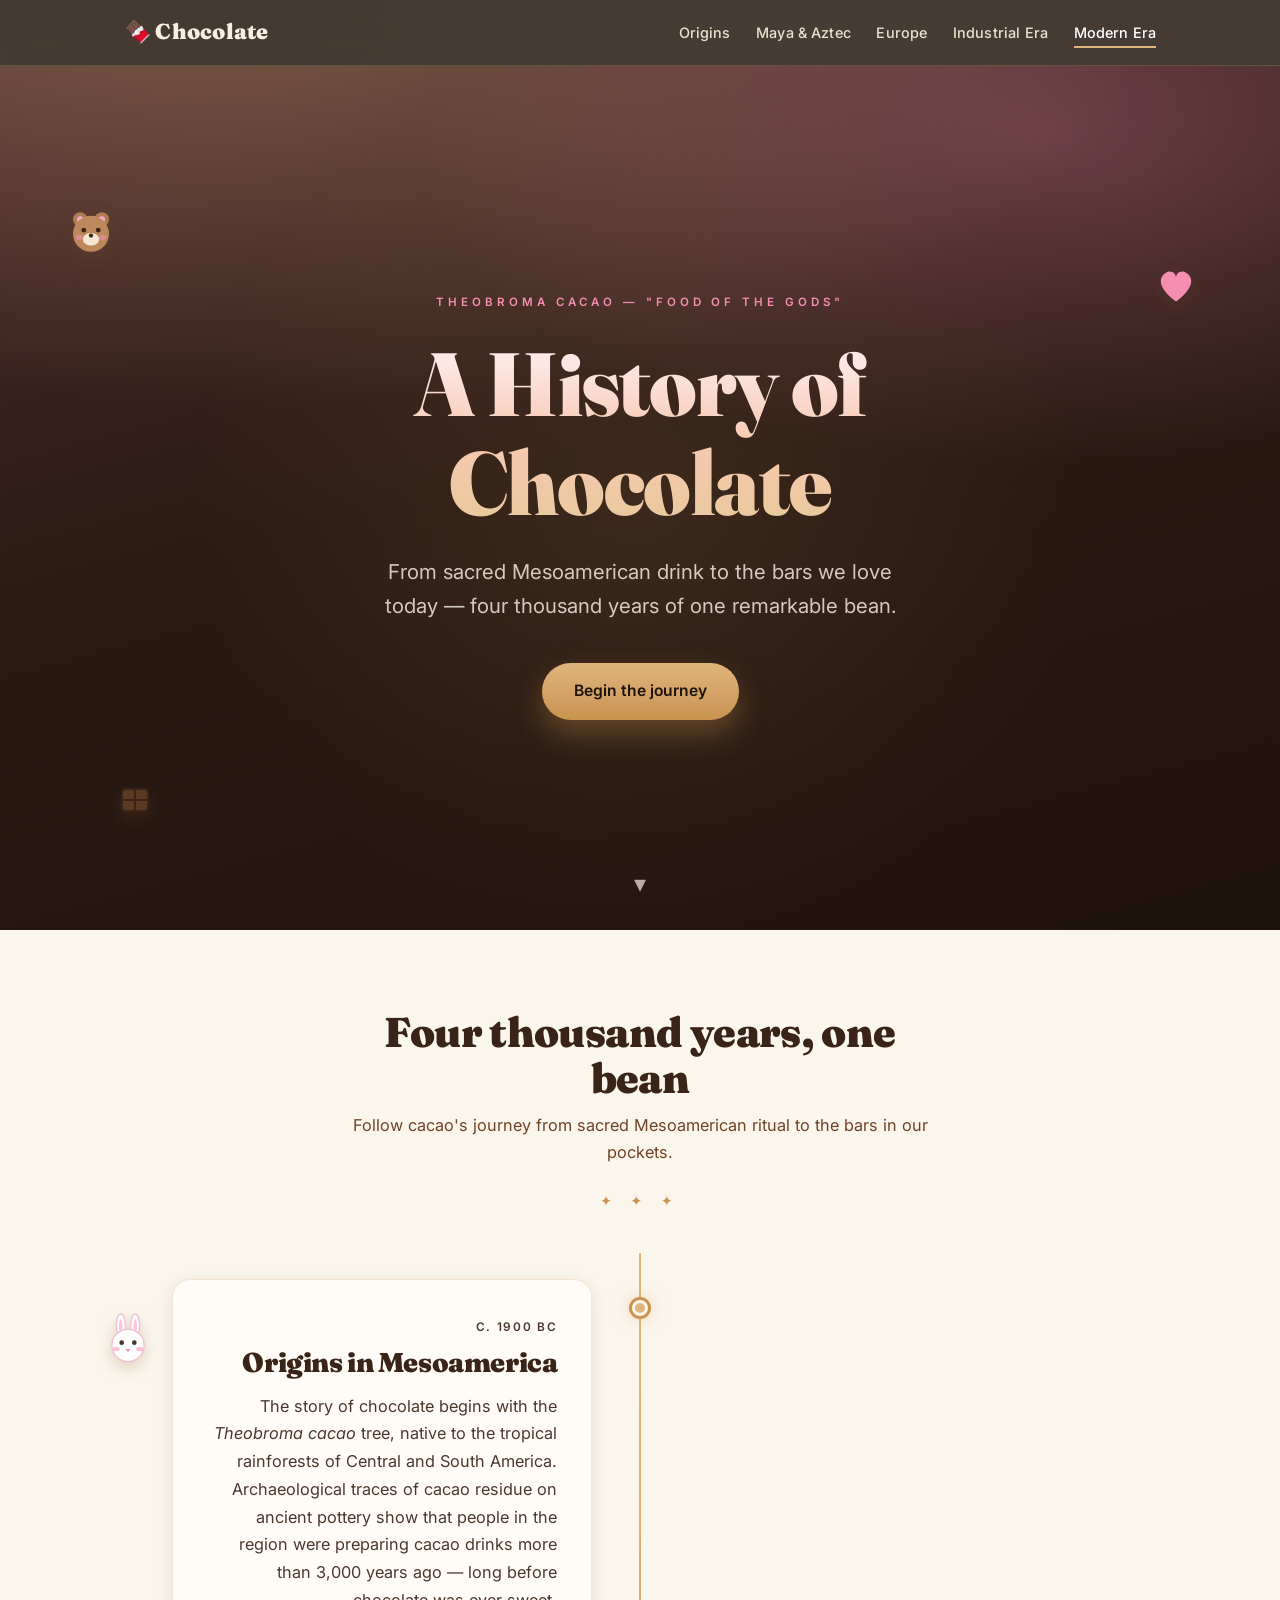
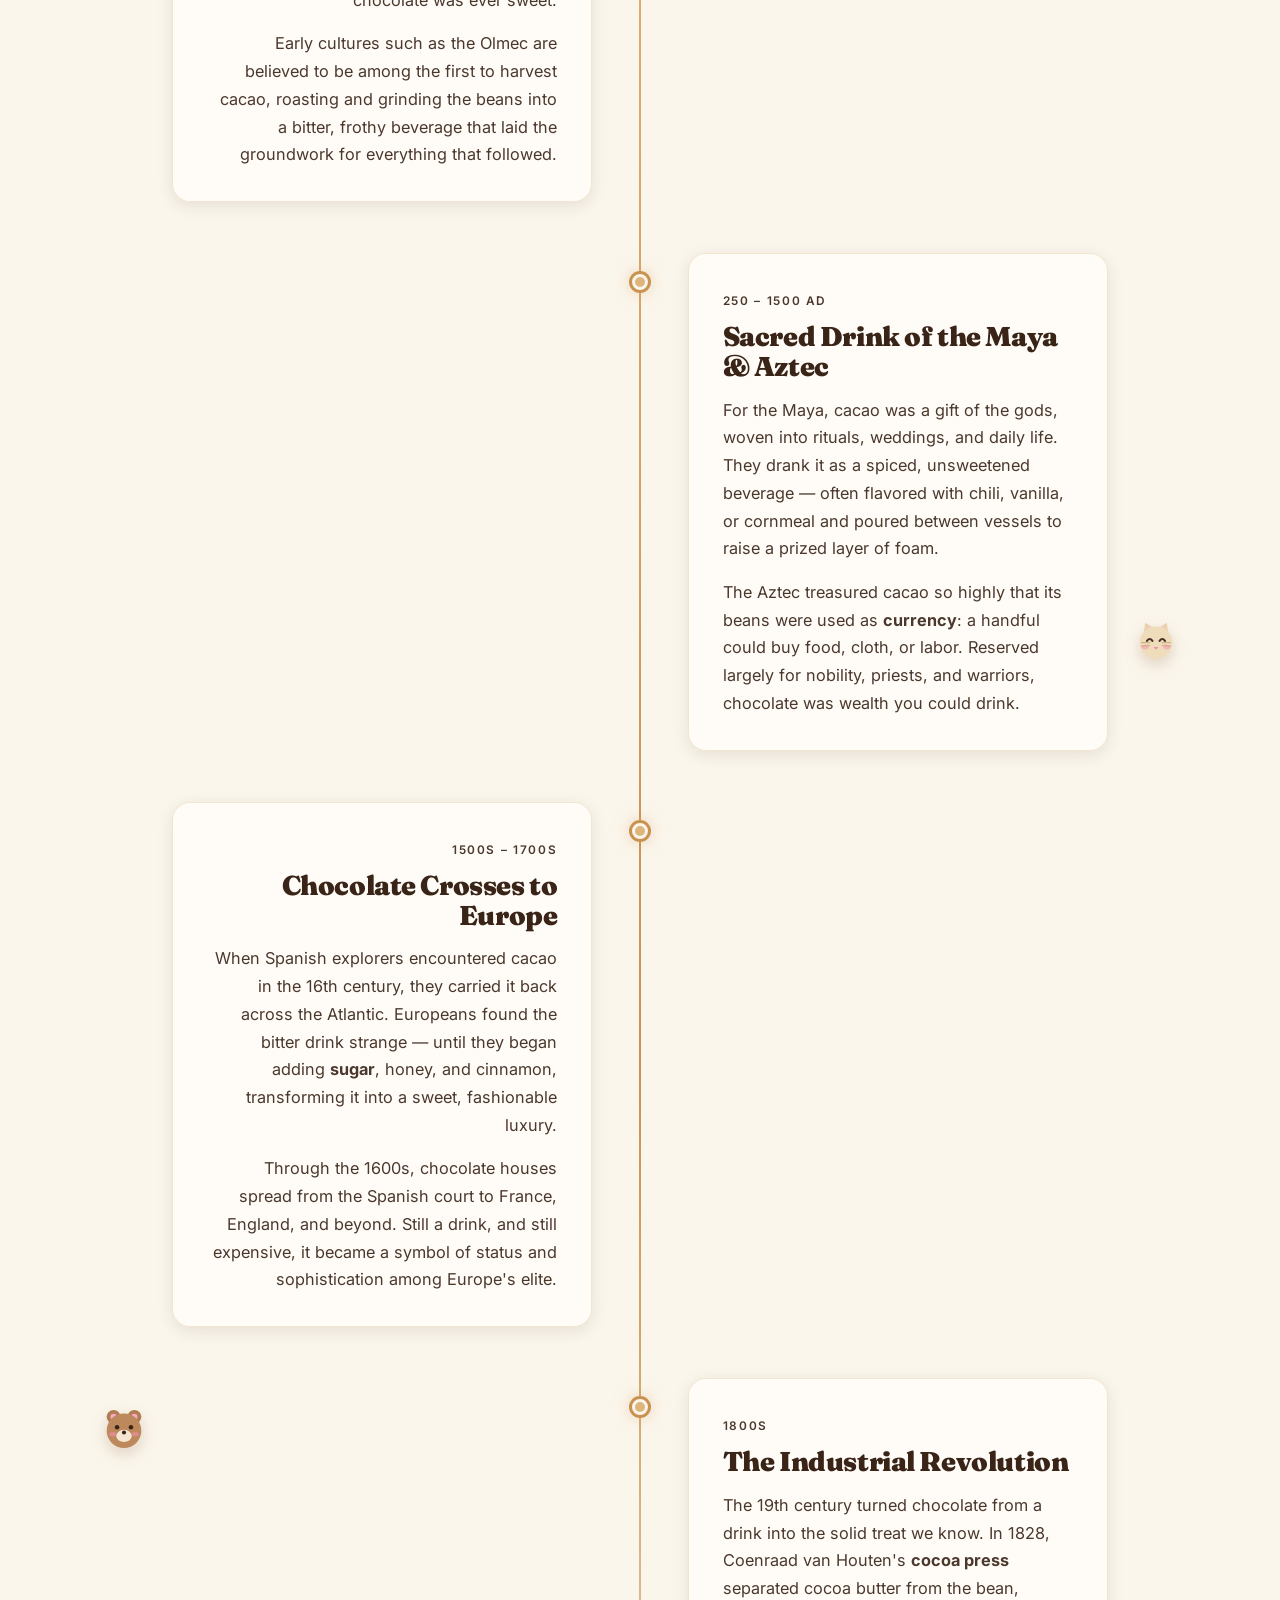
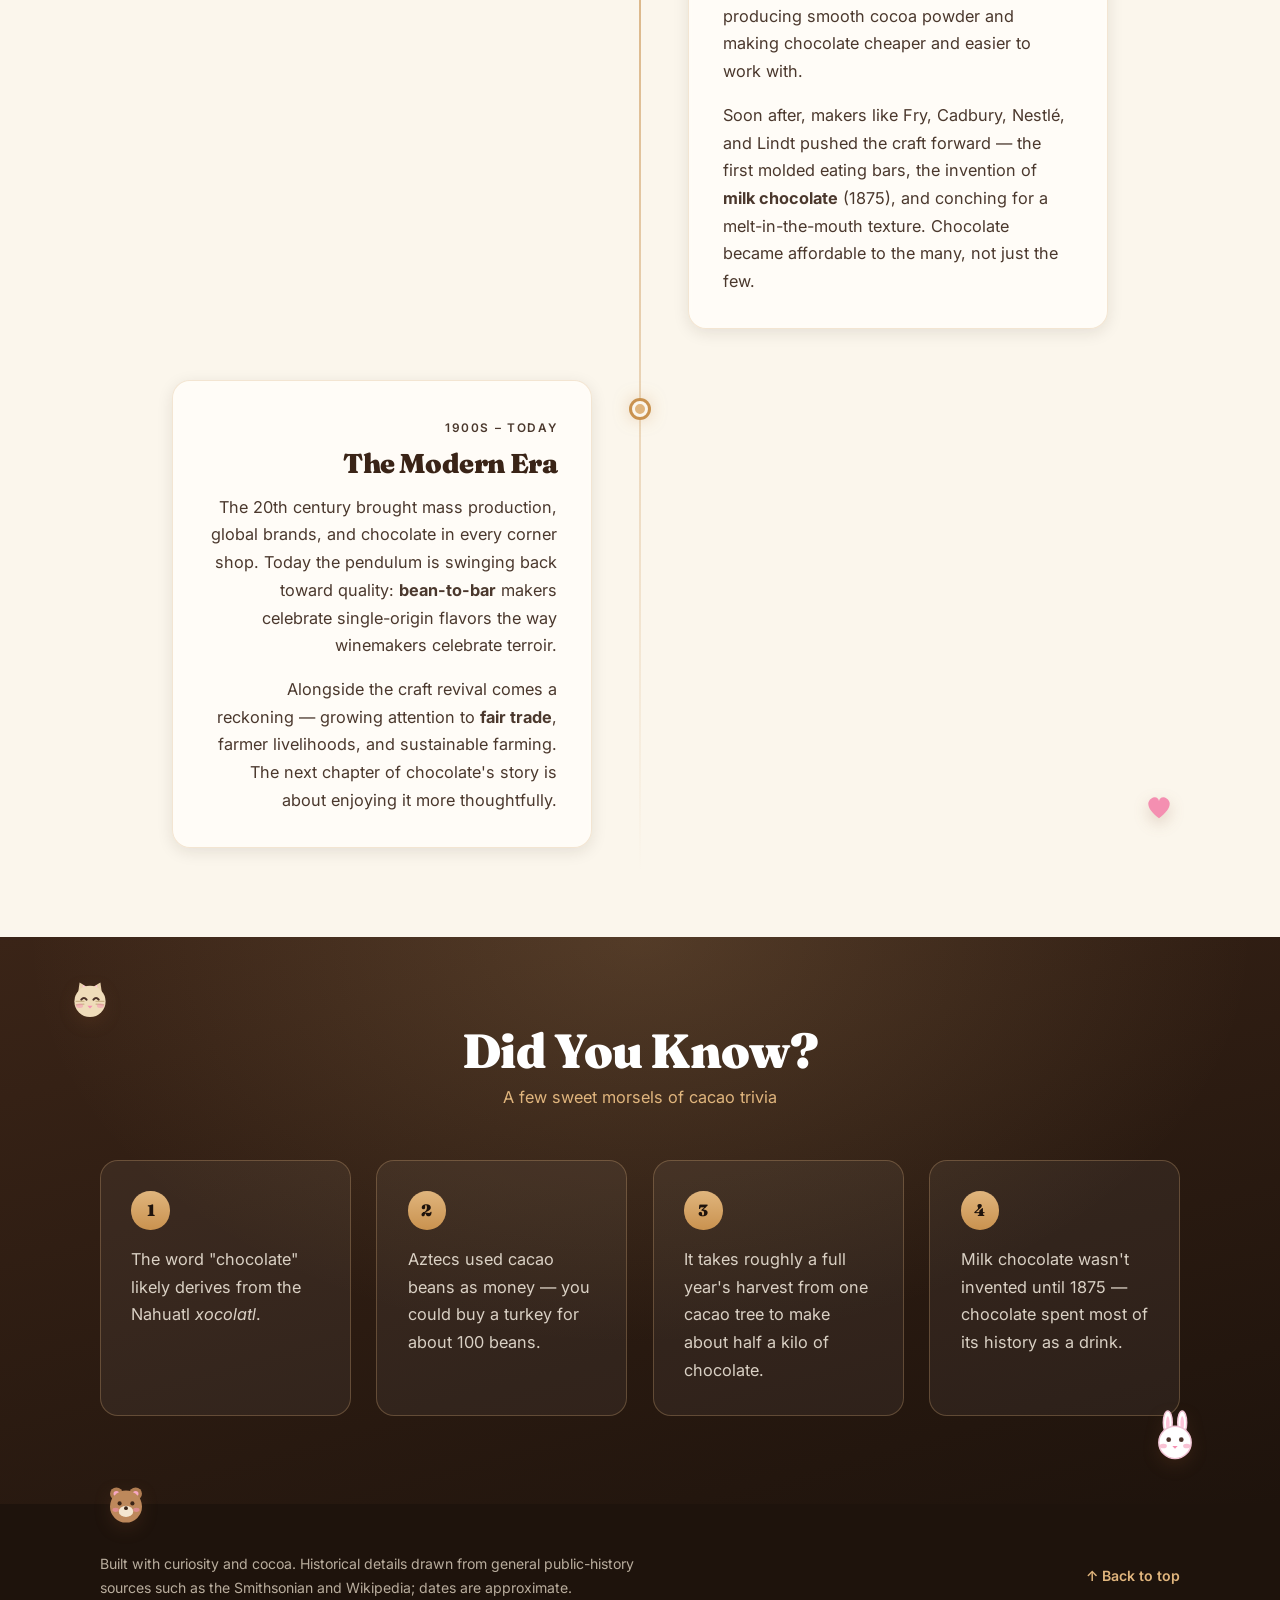
==== index.html @ 0e9b9728 "Add History of Chocolate single-page site Editorial cocoa design with pink accents, animated timelin" ====
<!DOCTYPE html>
<html lang="en">
<head>
  <meta charset="UTF-8" />
  <meta name="viewport" content="width=device-width, initial-scale=1.0" />
  <meta name="description" content="A journey through the history of chocolate — from the ancient cacao groves of Mesoamerica to the craft bars of today." />
  <title>A History of Chocolate</title>
  <link rel="preconnect" href="https://fonts.googleapis.com" />
  <link rel="preconnect" href="https://fonts.gstatic.com" crossorigin />
  <link href="https://fonts.googleapis.com/css2?family=Fraunces:ital,opsz,wght@0,9..144,400;0,9..144,600;0,9..144,900;1,9..144,500&family=Inter:wght@400;500;600&display=swap" rel="stylesheet" />
  <link rel="stylesheet" href="css/style.css" />
</head>
<body>
  <!-- Skip link for keyboard users -->
  <a class="skip-link" href="#origins">Skip to content</a>

  <!-- Reusable cute critter sprites (hidden; referenced via <use>) -->
  <svg class="sprite" aria-hidden="true" width="0" height="0" focusable="false">
    <symbol id="c-bear" viewBox="0 0 60 60">
      <circle cx="18" cy="16" r="8" fill="#b07d52"/><circle cx="42" cy="16" r="8" fill="#b07d52"/>
      <circle cx="18" cy="16" r="3.6" fill="#f7a8c4"/><circle cx="42" cy="16" r="3.6" fill="#f7a8c4"/>
      <circle cx="30" cy="32" r="20" fill="#bd885b"/>
      <ellipse cx="30" cy="38" rx="9" ry="7" fill="#f4e6d0"/>
      <circle cx="30" cy="34" r="2.4" fill="#3a2417"/>
      <circle cx="22" cy="28" r="2.6" fill="#3a2417"/><circle cx="38" cy="28" r="2.6" fill="#3a2417"/>
      <ellipse cx="17" cy="36" rx="4" ry="2.6" fill="#f48fb1" opacity=".6"/>
      <ellipse cx="43" cy="36" rx="4" ry="2.6" fill="#f48fb1" opacity=".6"/>
    </symbol>
    <symbol id="c-bunny" viewBox="0 0 60 60">
      <ellipse cx="22" cy="14" rx="5" ry="13" fill="#fff" stroke="#f0c3d4" stroke-width="1.6"/>
      <ellipse cx="38" cy="14" rx="5" ry="13" fill="#fff" stroke="#f0c3d4" stroke-width="1.6"/>
      <ellipse cx="22" cy="15" rx="2" ry="8" fill="#ffc4da"/><ellipse cx="38" cy="15" rx="2" ry="8" fill="#ffc4da"/>
      <circle cx="30" cy="36" r="18" fill="#fff" stroke="#f0c3d4" stroke-width="1.6"/>
      <circle cx="23" cy="33" r="2.6" fill="#4a3128"/><circle cx="37" cy="33" r="2.6" fill="#4a3128"/>
      <path d="M27 40h6l-3 3z" fill="#f48fb1"/>
      <ellipse cx="17" cy="40" rx="4" ry="2.6" fill="#f48fb1" opacity=".55"/>
      <ellipse cx="43" cy="40" rx="4" ry="2.6" fill="#f48fb1" opacity=".55"/>
    </symbol>
    <symbol id="c-cat" viewBox="0 0 60 60">
      <path d="M16 26l2-14 13 8z" fill="#e9d2ac"/><path d="M44 26l-2-14-13 8z" fill="#e9d2ac"/>
      <path d="M21 22l1-7 6 4z" fill="#ffc4da"/><path d="M39 22l-1-7-6 4z" fill="#ffc4da"/>
      <circle cx="30" cy="34" r="18" fill="#efdcba"/>
      <path d="M20 32q3-4 6 0" stroke="#4a3128" stroke-width="2.4" fill="none" stroke-linecap="round"/>
      <path d="M34 32q3-4 6 0" stroke="#4a3128" stroke-width="2.4" fill="none" stroke-linecap="round"/>
      <path d="M27 39h6l-3 3z" fill="#f48fb1"/>
      <path d="M14 34h9M14 38l9-1M46 34h-9M46 38l-9-1" stroke="#cbb488" stroke-width="1.4" stroke-linecap="round"/>
      <ellipse cx="18" cy="39" rx="4" ry="2.6" fill="#f48fb1" opacity=".5"/>
      <ellipse cx="42" cy="39" rx="4" ry="2.6" fill="#f48fb1" opacity=".5"/>
    </symbol>
    <symbol id="c-choco" viewBox="0 0 40 40">
      <rect x="7" y="9" width="26" height="22" rx="4" fill="#5a3a22" stroke="#3a2417" stroke-width="2"/>
      <line x1="20" y1="9" x2="20" y2="31" stroke="#3a2417" stroke-width="2"/>
      <line x1="7" y1="20" x2="33" y2="20" stroke="#3a2417" stroke-width="2"/>
    </symbol>
    <symbol id="c-heart" viewBox="0 0 40 40">
      <path d="M20 33C8 24 6 16 12 12c4-3 8 0 8 3 0-3 4-6 8-3 6 4 4 12-8 21z" fill="#f48fb1"/>
    </symbol>
  </svg>

  <!-- Sticky navigation -->
  <header class="site-header">
    <nav class="nav" aria-label="Primary">
      <a class="nav__brand" href="#top">🍫 Chocolate</a>
      <button class="nav__toggle" aria-expanded="false" aria-controls="nav-menu" aria-label="Toggle menu">
        <span></span><span></span><span></span>
      </button>
      <ul class="nav__menu" id="nav-menu">
        <li><a href="#origins">Origins</a></li>
        <li><a href="#mesoamerica">Maya &amp; Aztec</a></li>
        <li><a href="#europe">Europe</a></li>
        <li><a href="#industrial">Industrial Era</a></li>
        <li><a href="#modern">Modern Era</a></li>
      </ul>
    </nav>
  </header>

  <!-- Hero -->
  <section class="hero" id="top">
    <svg class="critter critter--float" style="top:16%;left:5%" aria-hidden="true"><use href="#c-bear"/></svg>
    <svg class="critter critter--float" style="top:22%;right:6%;animation-delay:.8s" aria-hidden="true"><use href="#c-heart"/></svg>
    <svg class="critter critter--float" style="bottom:12%;left:9%;width:40px;animation-delay:1.4s" aria-hidden="true"><use href="#c-choco"/></svg>
    <div class="hero__inner">
      <p class="hero__eyebrow">Theobroma cacao &mdash; "food of the gods"</p>
      <h1 class="hero__title">A History of Chocolate</h1>
      <p class="hero__subtitle">
        From sacred Mesoamerican drink to the bars we love today &mdash;
        four thousand years of one remarkable bean.
      </p>
      <a class="hero__cta" href="#origins">Begin the journey</a>
    </div>
    <a class="hero__scroll" href="#origins" aria-label="Scroll down">▾</a>
  </section>

  <main>
    <div class="timeline-intro reveal">
      <h2>Four thousand years, one bean</h2>
      <p>Follow cacao's journey from sacred Mesoamerican ritual to the bars in our pockets.</p>
      <span class="ornament" aria-hidden="true">✦ ✦ ✦</span>
    </div>

    <ol class="timeline">
      <!-- scattered critters along the timeline edges -->
      <svg class="critter critter--float" style="top:60px;left:0;width:56px" aria-hidden="true"><use href="#c-bunny"/></svg>
      <svg class="critter critter--float" style="top:34%;right:-4px;width:56px;animation-delay:1s" aria-hidden="true"><use href="#c-cat"/></svg>
      <svg class="critter critter--float" style="top:62%;left:-2px;width:52px;animation-delay:.5s" aria-hidden="true"><use href="#c-bear"/></svg>
      <svg class="critter critter--float" style="bottom:40px;right:2px;width:38px;animation-delay:1.6s" aria-hidden="true"><use href="#c-heart"/></svg>

      <!-- Origins -->
      <li class="era reveal" id="origins">
        <div class="era__marker" aria-hidden="true"></div>
        <div class="era__card">
          <p class="era__date">c. 1900 BC</p>
          <h2 class="era__title">Origins in Mesoamerica</h2>
          <p>
            The story of chocolate begins with the <em>Theobroma cacao</em> tree,
            native to the tropical rainforests of Central and South America.
            Archaeological traces of cacao residue on ancient pottery show that
            people in the region were preparing cacao drinks more than 3,000 years
            ago &mdash; long before chocolate was ever sweet.
          </p>
          <p>
            Early cultures such as the Olmec are believed to be among the first to
            harvest cacao, roasting and grinding the beans into a bitter, frothy
            beverage that laid the groundwork for everything that followed.
          </p>
        </div>
      </li>

      <!-- Maya & Aztec -->
      <li class="era reveal" id="mesoamerica">
        <div class="era__marker" aria-hidden="true"></div>
        <div class="era__card">
          <p class="era__date">250 &ndash; 1500 AD</p>
          <h2 class="era__title">Sacred Drink of the Maya &amp; Aztec</h2>
          <p>
            For the Maya, cacao was a gift of the gods, woven into rituals,
            weddings, and daily life. They drank it as a spiced, unsweetened
            beverage &mdash; often flavored with chili, vanilla, or cornmeal and
            poured between vessels to raise a prized layer of foam.
          </p>
          <p>
            The Aztec treasured cacao so highly that its beans were used as
            <strong>currency</strong>: a handful could buy food, cloth, or labor.
            Reserved largely for nobility, priests, and warriors, chocolate was
            wealth you could drink.
          </p>
        </div>
      </li>

      <!-- Europe -->
      <li class="era reveal" id="europe">
        <div class="era__marker" aria-hidden="true"></div>
        <div class="era__card">
          <p class="era__date">1500s &ndash; 1700s</p>
          <h2 class="era__title">Chocolate Crosses to Europe</h2>
          <p>
            When Spanish explorers encountered cacao in the 16th century, they
            carried it back across the Atlantic. Europeans found the bitter drink
            strange &mdash; until they began adding <strong>sugar</strong>, honey,
            and cinnamon, transforming it into a sweet, fashionable luxury.
          </p>
          <p>
            Through the 1600s, chocolate houses spread from the Spanish court to
            France, England, and beyond. Still a drink, and still expensive, it
            became a symbol of status and sophistication among Europe's elite.
          </p>
        </div>
      </li>

      <!-- Industrial -->
      <li class="era reveal" id="industrial">
        <div class="era__marker" aria-hidden="true"></div>
        <div class="era__card">
          <p class="era__date">1800s</p>
          <h2 class="era__title">The Industrial Revolution</h2>
          <p>
            The 19th century turned chocolate from a drink into the solid treat we
            know. In 1828, Coenraad van Houten's <strong>cocoa press</strong>
            separated cocoa butter from the bean, producing smooth cocoa powder and
            making chocolate cheaper and easier to work with.
          </p>
          <p>
            Soon after, makers like Fry, Cadbury, Nestlé, and Lindt pushed the
            craft forward &mdash; the first molded eating bars, the invention of
            <strong>milk chocolate</strong> (1875), and conching for a melt-in-the-mouth
            texture. Chocolate became affordable to the many, not just the few.
          </p>
        </div>
      </li>

      <!-- Modern -->
      <li class="era reveal" id="modern">
        <div class="era__marker" aria-hidden="true"></div>
        <div class="era__card">
          <p class="era__date">1900s &ndash; Today</p>
          <h2 class="era__title">The Modern Era</h2>
          <p>
            The 20th century brought mass production, global brands, and chocolate
            in every corner shop. Today the pendulum is swinging back toward quality:
            <strong>bean-to-bar</strong> makers celebrate single-origin flavors the
            way winemakers celebrate terroir.
          </p>
          <p>
            Alongside the craft revival comes a reckoning &mdash; growing attention
            to <strong>fair trade</strong>, farmer livelihoods, and sustainable
            farming. The next chapter of chocolate's story is about enjoying it more
            thoughtfully.
          </p>
        </div>
      </li>
    </ol>

    <!-- Did you know -->
    <section class="facts" aria-labelledby="facts-title">
      <svg class="critter critter--float" style="top:34px;left:5%;width:52px" aria-hidden="true"><use href="#c-cat"/></svg>
      <svg class="critter critter--float" style="bottom:40px;right:6%;width:56px;animation-delay:1s" aria-hidden="true"><use href="#c-bunny"/></svg>
      <h2 class="facts__title" id="facts-title">Did You Know?</h2>
      <p class="facts__lead reveal">A few sweet morsels of cacao trivia</p>
      <ul class="facts__grid">
        <li class="fact reveal">
          <span class="fact__num">1</span>
          <p>The word "chocolate" likely derives from the Nahuatl <em>xocolatl</em>.</p>
        </li>
        <li class="fact reveal">
          <span class="fact__num">2</span>
          <p>Aztecs used cacao beans as money &mdash; you could buy a turkey for about 100 beans.</p>
        </li>
        <li class="fact reveal">
          <span class="fact__num">3</span>
          <p>It takes roughly a full year's harvest from one cacao tree to make about half a kilo of chocolate.</p>
        </li>
        <li class="fact reveal">
          <span class="fact__num">4</span>
          <p>Milk chocolate wasn't invented until 1875 &mdash; chocolate spent most of its history as a drink.</p>
        </li>
      </ul>
    </section>
  </main>

  <footer class="site-footer">
    <svg class="critter critter--float" style="top:-26px;left:8%;width:48px" aria-hidden="true"><use href="#c-bear"/></svg>
    <div class="site-footer__inner">
      <p>
        Built with curiosity and cocoa. Historical details drawn from general
        public-history sources such as the Smithsonian and Wikipedia; dates are
        approximate.
      </p>
      <a class="site-footer__top" href="#top">↑ Back to top</a>
    </div>
  </footer>

  <script src="js/main.js"></script>
</body>
</html>
---- css/style.css ----
/* ============================================================
   A History of Chocolate — styles
   Editorial cocoa aesthetic. Fraunces (display) + Inter (text).
   ============================================================ */

:root {
  /* palette */
  --espresso: #1e130c;
  --cocoa-900: #2b1a12;
  --cocoa-800: #3a2417;
  --cocoa-700: #4a2c1d;
  --cocoa-500: #6f4327;
  --cocoa-300: #a9744f;
  --caramel:   #c9924f;
  --gold:      #e0b57d;
  --cream:     #f7efe2;
  --cream-2:   #ece0cd;
  --paper:     #fbf6ec;
  --ink:       #2a1c14;

  /* playful pinks */
  --pink:      #f48fb1;
  --pink-deep: #e26d97;
  --pink-soft: #ffd9e6;
  --blush:     #ffeef4;

  --maxw: 1080px;
  --radius: 18px;
  --shadow-sm: 0 4px 16px rgba(43, 26, 18, 0.10);
  --shadow: 0 18px 44px rgba(43, 26, 18, 0.16);
  --ease: cubic-bezier(0.22, 0.68, 0.18, 1);

  --serif: "Fraunces", Georgia, "Times New Roman", serif;
  --sans: "Inter", system-ui, -apple-system, "Segoe UI", Roboto, sans-serif;
}

* { box-sizing: border-box; }

html { scroll-behavior: smooth; scroll-padding-top: 72px; overflow-x: hidden; }

body {
  margin: 0;
  font-family: var(--sans);
  color: var(--ink);
  background-color: var(--paper);
  /* soft cocoa texture: two faint radial washes over paper */
  background-image:
    radial-gradient(60% 50% at 15% 0%, rgba(201, 146, 79, 0.10), transparent 70%),
    radial-gradient(50% 60% at 100% 30%, rgba(111, 67, 39, 0.07), transparent 70%);
  background-attachment: fixed;
  line-height: 1.7;
  font-size: 1.02rem;
  -webkit-font-smoothing: antialiased;
  text-rendering: optimizeLegibility;
}

h1, h2, h3 {
  font-family: var(--serif);
  font-weight: 900;
  line-height: 1.1;
  letter-spacing: -0.015em;
}

p { margin: 0 0 1rem; }

::selection { background: var(--gold); color: var(--espresso); }

/* ---- Skip link ---- */
.skip-link {
  position: fixed;
  left: 1rem;
  top: -60px;
  background: var(--espresso);
  color: var(--cream);
  padding: 0.6rem 1rem;
  border-radius: 0 0 8px 8px;
  z-index: 100;
  transition: top 0.2s var(--ease);
}
.skip-link:focus { top: 0; }

/* ---- Sticky nav ---- */
.site-header {
  position: sticky;
  top: 0;
  z-index: 50;
  background: rgba(30, 19, 12, 0.82);
  backdrop-filter: blur(12px) saturate(1.2);
  border-bottom: 1px solid rgba(224, 181, 125, 0.18);
}
.nav {
  max-width: var(--maxw);
  margin: 0 auto;
  display: flex;
  align-items: center;
  justify-content: space-between;
  padding: 0.9rem 1.5rem;
}
.nav__brand {
  color: var(--cream);
  font-family: var(--serif);
  font-weight: 900;
  font-size: 1.35rem;
  text-decoration: none;
  letter-spacing: 0.01em;
}
.nav__menu {
  display: flex;
  gap: 1.6rem;
  list-style: none;
  margin: 0;
  padding: 0;
}
.nav__menu a {
  position: relative;
  color: var(--cream-2);
  text-decoration: none;
  font-size: 0.9rem;
  font-weight: 500;
  letter-spacing: 0.01em;
  padding: 0.3rem 0;
  transition: color 0.25s var(--ease);
}
.nav__menu a::after {
  content: "";
  position: absolute;
  left: 0;
  bottom: -2px;
  width: 100%;
  height: 2px;
  background: var(--gold);
  transform: scaleX(0);
  transform-origin: left;
  transition: transform 0.3s var(--ease);
}
.nav__menu a:hover { color: var(--cream); }
.nav__menu a:hover::after,
.nav__menu a.is-active::after { transform: scaleX(1); }
.nav__menu a.is-active { color: #fff; }
.nav__toggle {
  display: none;
  flex-direction: column;
  gap: 5px;
  background: none;
  border: 0;
  cursor: pointer;
  padding: 6px;
}
.nav__toggle span {
  width: 26px;
  height: 2px;
  background: var(--cream);
  border-radius: 2px;
}

/* ---- Hero ---- */
.hero {
  position: relative;
  min-height: 96vh;
  display: grid;
  place-items: center;
  text-align: center;
  padding: 6rem 1.5rem 5rem;
  color: var(--cream);
  overflow: hidden;
  background:
    radial-gradient(90% 70% at 82% 8%, rgba(244, 143, 177, 0.28), transparent 55%),
    radial-gradient(130% 90% at 20% -10%, rgba(224, 181, 125, 0.35), transparent 55%),
    linear-gradient(165deg, #4a2a2c 0%, var(--cocoa-900) 45%, var(--espresso) 100%);
}
/* faint concentric glow rings behind the title */
.hero::before {
  content: "";
  position: absolute;
  inset: 0;
  background:
    radial-gradient(closest-side, rgba(224, 181, 125, 0.10), transparent) 50% 42% / 900px 900px no-repeat;
  pointer-events: none;
}
.hero__inner { position: relative; max-width: 760px; }
.hero__eyebrow {
  text-transform: uppercase;
  letter-spacing: 0.34em;
  font-size: 0.72rem;
  font-weight: 600;
  color: var(--pink);
  margin: 0 0 1.4rem;
}
.hero__title {
  font-size: clamp(2.8rem, 9vw, 5.6rem);
  font-weight: 900;
  margin: 0 0 1.4rem;
  background: linear-gradient(180deg, #fff0f5 0%, #f6c9b0 55%, #e7c99b 100%);
  -webkit-background-clip: text;
  background-clip: text;
  color: transparent;
}
.hero__title em {
  font-style: italic;
  font-weight: 500;
}
.hero__subtitle {
  font-family: var(--sans);
  font-size: clamp(1.05rem, 2.3vw, 1.28rem);
  color: rgba(247, 239, 226, 0.82);
  margin: 0 auto 2.4rem;
  max-width: 40ch;
}
.hero__cta {
  display: inline-flex;
  align-items: center;
  gap: 0.5rem;
  background: linear-gradient(180deg, var(--gold), var(--caramel));
  color: var(--espresso);
  font-family: var(--sans);
  font-weight: 600;
  font-size: 0.98rem;
  text-decoration: none;
  padding: 0.95rem 2rem;
  border-radius: 999px;
  box-shadow: 0 14px 30px rgba(201, 146, 79, 0.35);
  transition: transform 0.35s var(--ease), box-shadow 0.35s var(--ease);
}
.hero__cta:hover {
  transform: translateY(-3px);
  box-shadow: 0 20px 40px rgba(201, 146, 79, 0.45);
}
.hero__scroll {
  position: absolute;
  bottom: 1.6rem;
  left: 50%;
  transform: translateX(-50%);
  color: rgba(247, 239, 226, 0.7);
  font-size: 1.5rem;
  text-decoration: none;
  animation: bob 2s ease-in-out infinite;
}
@keyframes bob {
  0%, 100% { transform: translate(-50%, 0); }
  50%      { transform: translate(-50%, 10px); }
}

/* ---- Scattered cute critters (decorative) ---- */
.sprite { position: absolute; }
.critter {
  position: absolute;
  width: 54px;
  height: 54px;
  z-index: 4;
  pointer-events: none;
  filter: drop-shadow(0 6px 8px rgba(122, 74, 43, 0.22));
}
.critter--float { animation: floaty 5s ease-in-out infinite; }
@keyframes floaty {
  0%, 100% { transform: translateY(0) rotate(-3deg); }
  50%      { transform: translateY(-10px) rotate(3deg); }
}

/* ---- Section intro band ---- */
.timeline-intro {
  text-align: center;
  max-width: 640px;
  margin: 5rem auto 1rem;
  padding: 0 1.5rem;
}
.timeline-intro h2 {
  font-size: clamp(1.8rem, 4vw, 2.6rem);
  color: var(--cocoa-800);
  margin: 0 0 0.6rem;
}
.timeline-intro p { color: var(--cocoa-500); margin: 0; }
.ornament {
  display: block;
  width: 120px;
  height: 24px;
  margin: 1.4rem auto 0;
  color: var(--caramel);
  text-align: center;
  letter-spacing: 0.5em;
  font-size: 0.9rem;
}

/* ---- Timeline ---- */
.timeline {
  position: relative;
  max-width: var(--maxw);
  margin: 2.5rem auto 4rem;
  padding: 0 1.5rem;
  list-style: none;
}
.timeline::before {
  content: "";
  position: absolute;
  top: 0;
  bottom: 0;
  left: 50%;
  width: 2px;
  background: linear-gradient(var(--gold), var(--caramel) 50%, transparent);
  transform: translateX(-50%);
}
.era {
  position: relative;
  width: 50%;
  padding: 1.6rem 3rem;
}
.era:nth-child(odd)  { left: 0; text-align: right; }
.era:nth-child(even) { left: 50%; }
.era__marker {
  position: absolute;
  top: 2.9rem;
  width: 16px;
  height: 16px;
  background: var(--gold);
  border: 3px solid var(--paper);
  border-radius: 50%;
  box-shadow: 0 0 0 3px var(--caramel), 0 0 18px rgba(201, 146, 79, 0.6);
  z-index: 2;
}
.era:nth-child(odd) .era__marker  { right: -8px; }
.era:nth-child(even) .era__marker { left: -8px; }
.era__card {
  position: relative;
  background: rgba(255, 253, 249, 0.9);
  backdrop-filter: blur(2px);
  border-radius: var(--radius);
  padding: 2rem 2.1rem;
  box-shadow: var(--shadow-sm);
  border: 1px solid rgba(201, 146, 79, 0.22);
  transition: transform 0.45s var(--ease), box-shadow 0.45s var(--ease);
}
.era__card:hover {
  transform: translateY(-6px);
  box-shadow: var(--shadow);
}
.era__date {
  display: inline-block;
  font-family: var(--sans);
  color: var(--caramel);
  font-weight: 600;
  text-transform: uppercase;
  letter-spacing: 0.14em;
  font-size: 0.74rem;
  margin: 0 0 0.7rem;
}
.era__title {
  color: var(--cocoa-800);
  font-size: 1.7rem;
  margin: 0 0 0.9rem;
  overflow-wrap: break-word;
  hyphens: auto;
}
.era p { color: #4b382d; }
.era p:last-child { margin-bottom: 0; }
.era em { font-style: italic; }

/* ---- Facts ---- */
.facts {
  position: relative;
  background:
    radial-gradient(80% 120% at 50% 0%, rgba(224, 181, 125, 0.18), transparent 60%),
    linear-gradient(165deg, var(--cocoa-800), var(--espresso));
  color: var(--cream);
  padding: 5.5rem 1.5rem;
  margin-top: 3rem;
}
.facts__title {
  text-align: center;
  font-size: clamp(2rem, 4.5vw, 3rem);
  margin: 0 0 0.4rem;
  color: #fff;
}
.facts__lead {
  text-align: center;
  color: var(--gold);
  margin: 0 auto 3rem;
}
.facts__grid {
  max-width: var(--maxw);
  margin: 0 auto;
  list-style: none;
  padding: 0;
  display: grid;
  grid-template-columns: repeat(auto-fit, minmax(230px, 1fr));
  gap: 1.6rem;
}
.fact {
  background: rgba(255, 255, 255, 0.05);
  border: 1px solid rgba(224, 181, 125, 0.28);
  border-radius: var(--radius);
  padding: 1.9rem;
  transition: transform 0.45s var(--ease), background 0.4s, border-color 0.4s;
}
.fact:hover {
  transform: translateY(-6px);
  background: rgba(255, 255, 255, 0.09);
  border-color: rgba(224, 181, 125, 0.55);
}
.fact__num {
  display: inline-grid;
  place-items: center;
  width: 2.4rem;
  height: 2.4rem;
  background: linear-gradient(180deg, var(--gold), var(--caramel));
  color: var(--espresso);
  font-family: var(--serif);
  font-weight: 900;
  border-radius: 50%;
  margin-bottom: 1rem;
}
.fact p { margin: 0; color: rgba(247, 239, 226, 0.85); }

/* ---- Footer ---- */
.site-footer {
  position: relative;
  background: var(--espresso);
  color: rgba(236, 224, 205, 0.75);
  padding: 3rem 1.5rem;
}
.site-footer__inner {
  max-width: var(--maxw);
  margin: 0 auto;
  display: flex;
  flex-wrap: wrap;
  gap: 1.2rem;
  align-items: center;
  justify-content: space-between;
  font-size: 0.88rem;
}
.site-footer p { margin: 0; max-width: 62ch; }
.site-footer__top {
  color: var(--gold);
  text-decoration: none;
  font-weight: 600;
  white-space: nowrap;
}
.site-footer__top:hover { text-decoration: underline; }

/* ---- Scroll-reveal ---- */
.reveal {
  opacity: 0;
  transform: translateY(34px);
  transition: opacity 0.7s var(--ease), transform 0.7s var(--ease);
}
.reveal.is-visible { opacity: 1; transform: none; }

/* ============================================================
   Responsive
   ============================================================ */
@media (max-width: 760px) {
  .nav__toggle { display: flex; }
  .nav__menu {
    position: absolute;
    top: 100%;
    left: 0;
    right: 0;
    flex-direction: column;
    gap: 0;
    background: var(--espresso);
    max-height: 0;
    overflow: hidden;
    transition: max-height 0.4s var(--ease);
  }
  .nav__menu.is-open { max-height: 360px; }
  .nav__menu li { border-top: 1px solid rgba(224, 181, 125, 0.15); }
  .nav__menu a { display: block; padding: 0.95rem 1.5rem; }
  .nav__menu a::after { display: none; }

  /* keep decorative critters from crowding the single-column layout */
  .critter { width: 42px !important; height: 42px; }
  .timeline > .critter { display: none; }

  .timeline::before { left: 22px; }
  .era,
  .era:nth-child(even) {
    width: 100%;
    left: 0;
    text-align: left;
    padding: 1rem 0 1rem 3.2rem;
  }
  .era:nth-child(odd) { text-align: left; }
  .era:nth-child(odd) .era__marker,
  .era:nth-child(even) .era__marker { left: 14px; right: auto; }
}

/* ---- Respect reduced-motion ---- */
@media (prefers-reduced-motion: reduce) {
  html { scroll-behavior: auto; }
  *, *::before, *::after {
    animation-duration: 0.001ms !important;
    animation-iteration-count: 1 !important;
    transition-duration: 0.001ms !important;
  }
  .reveal { opacity: 1; transform: none; }
}
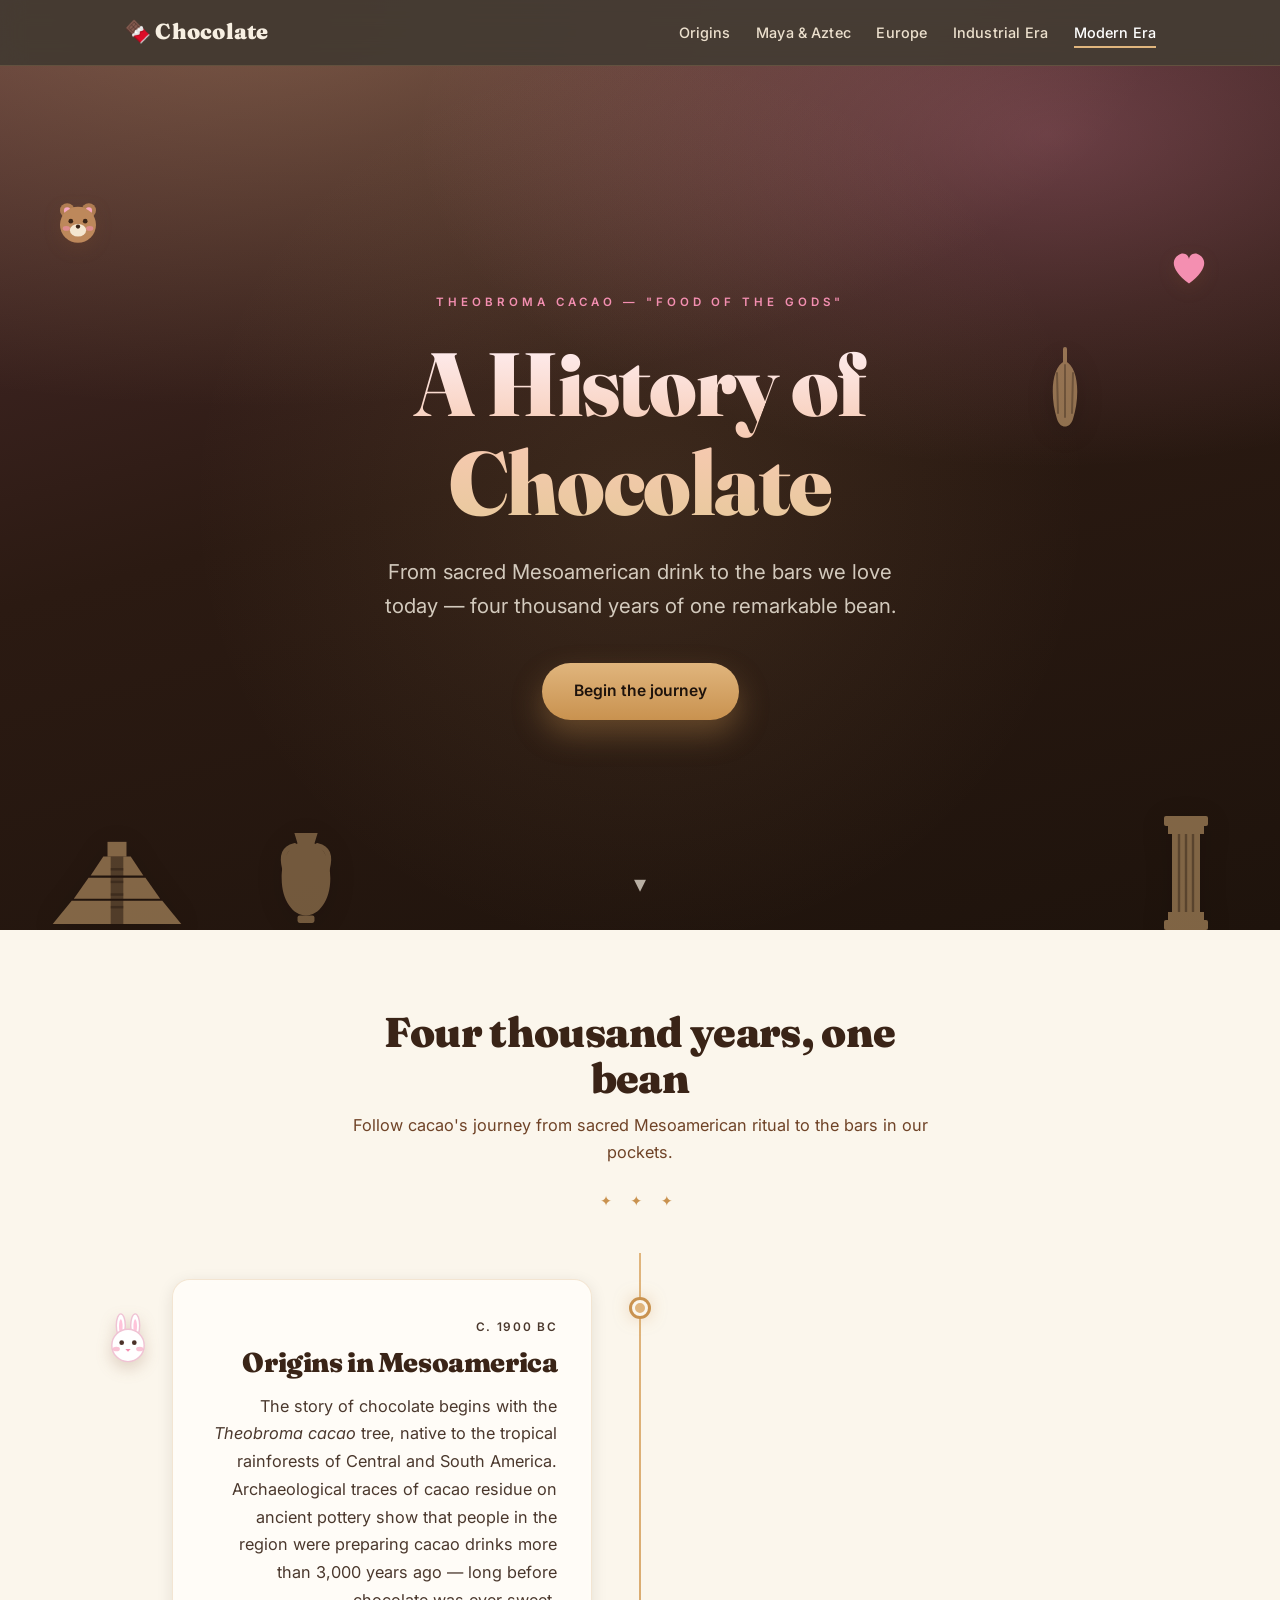
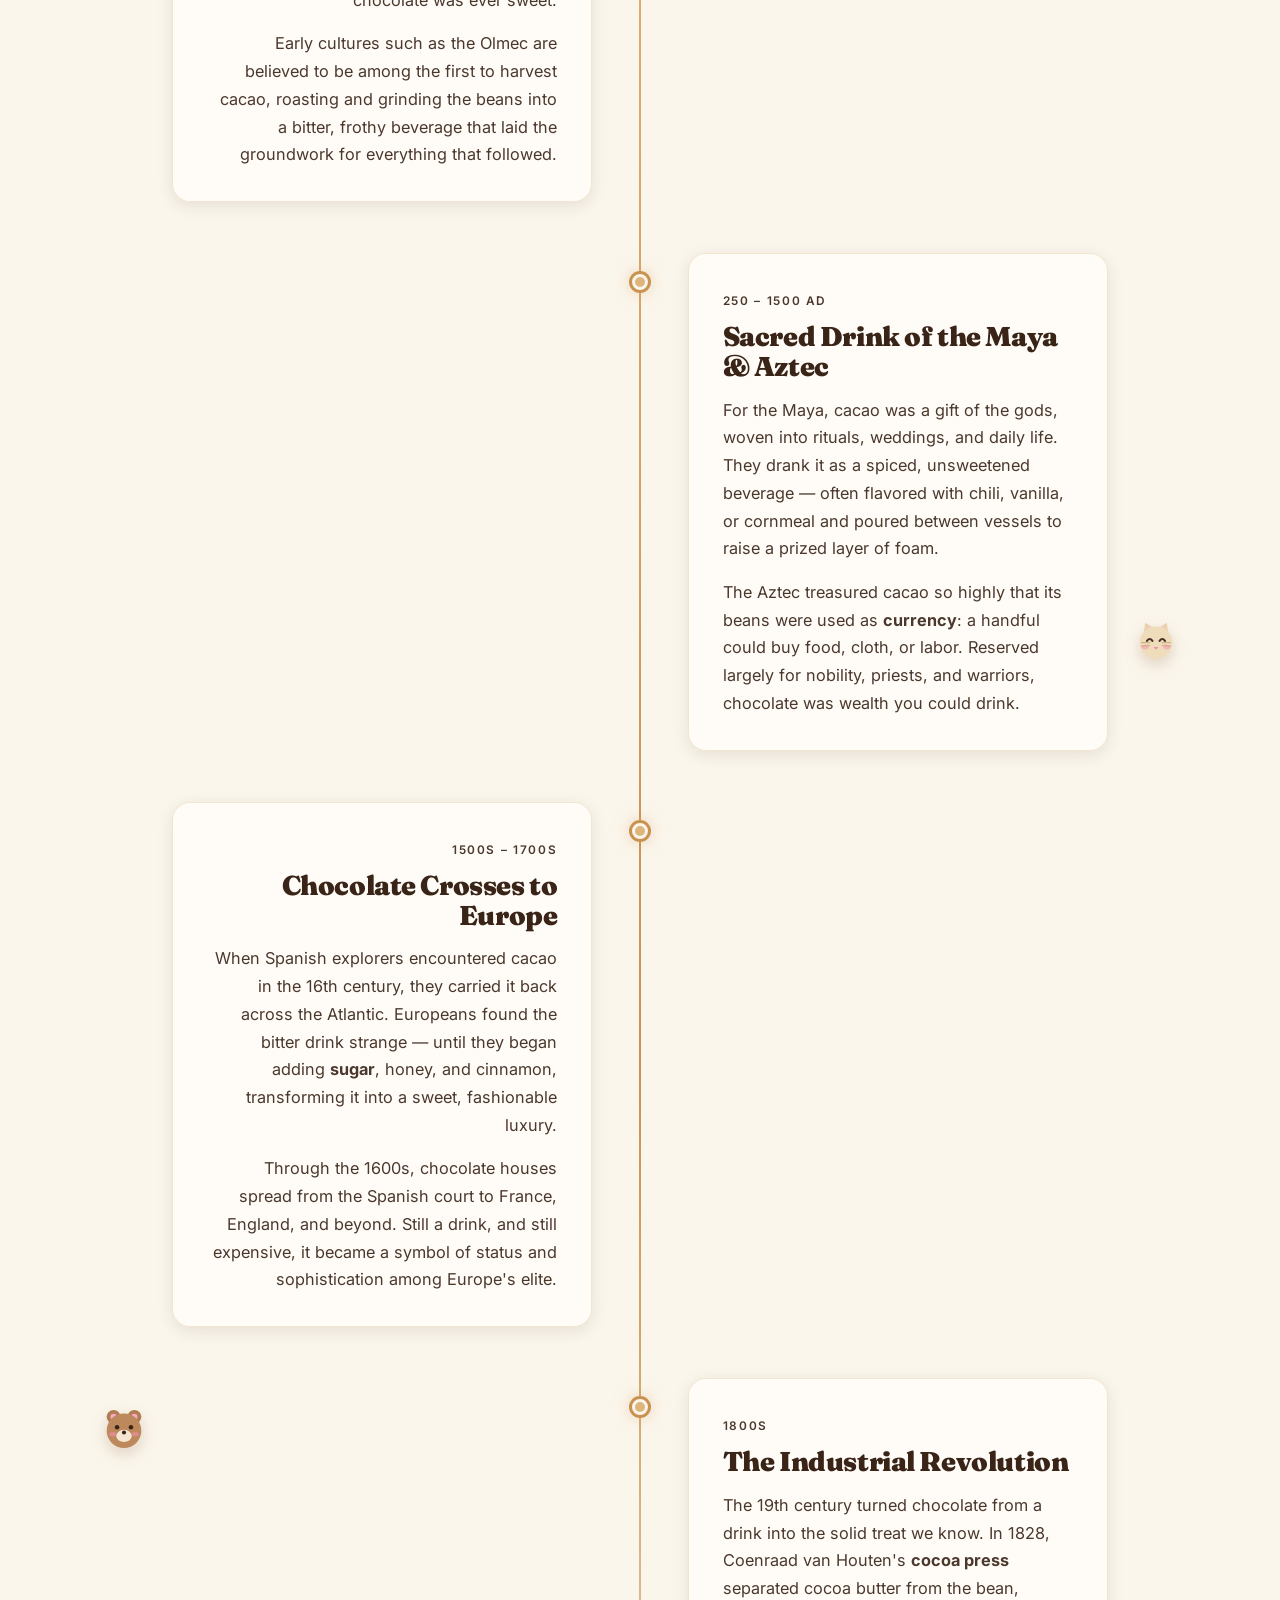
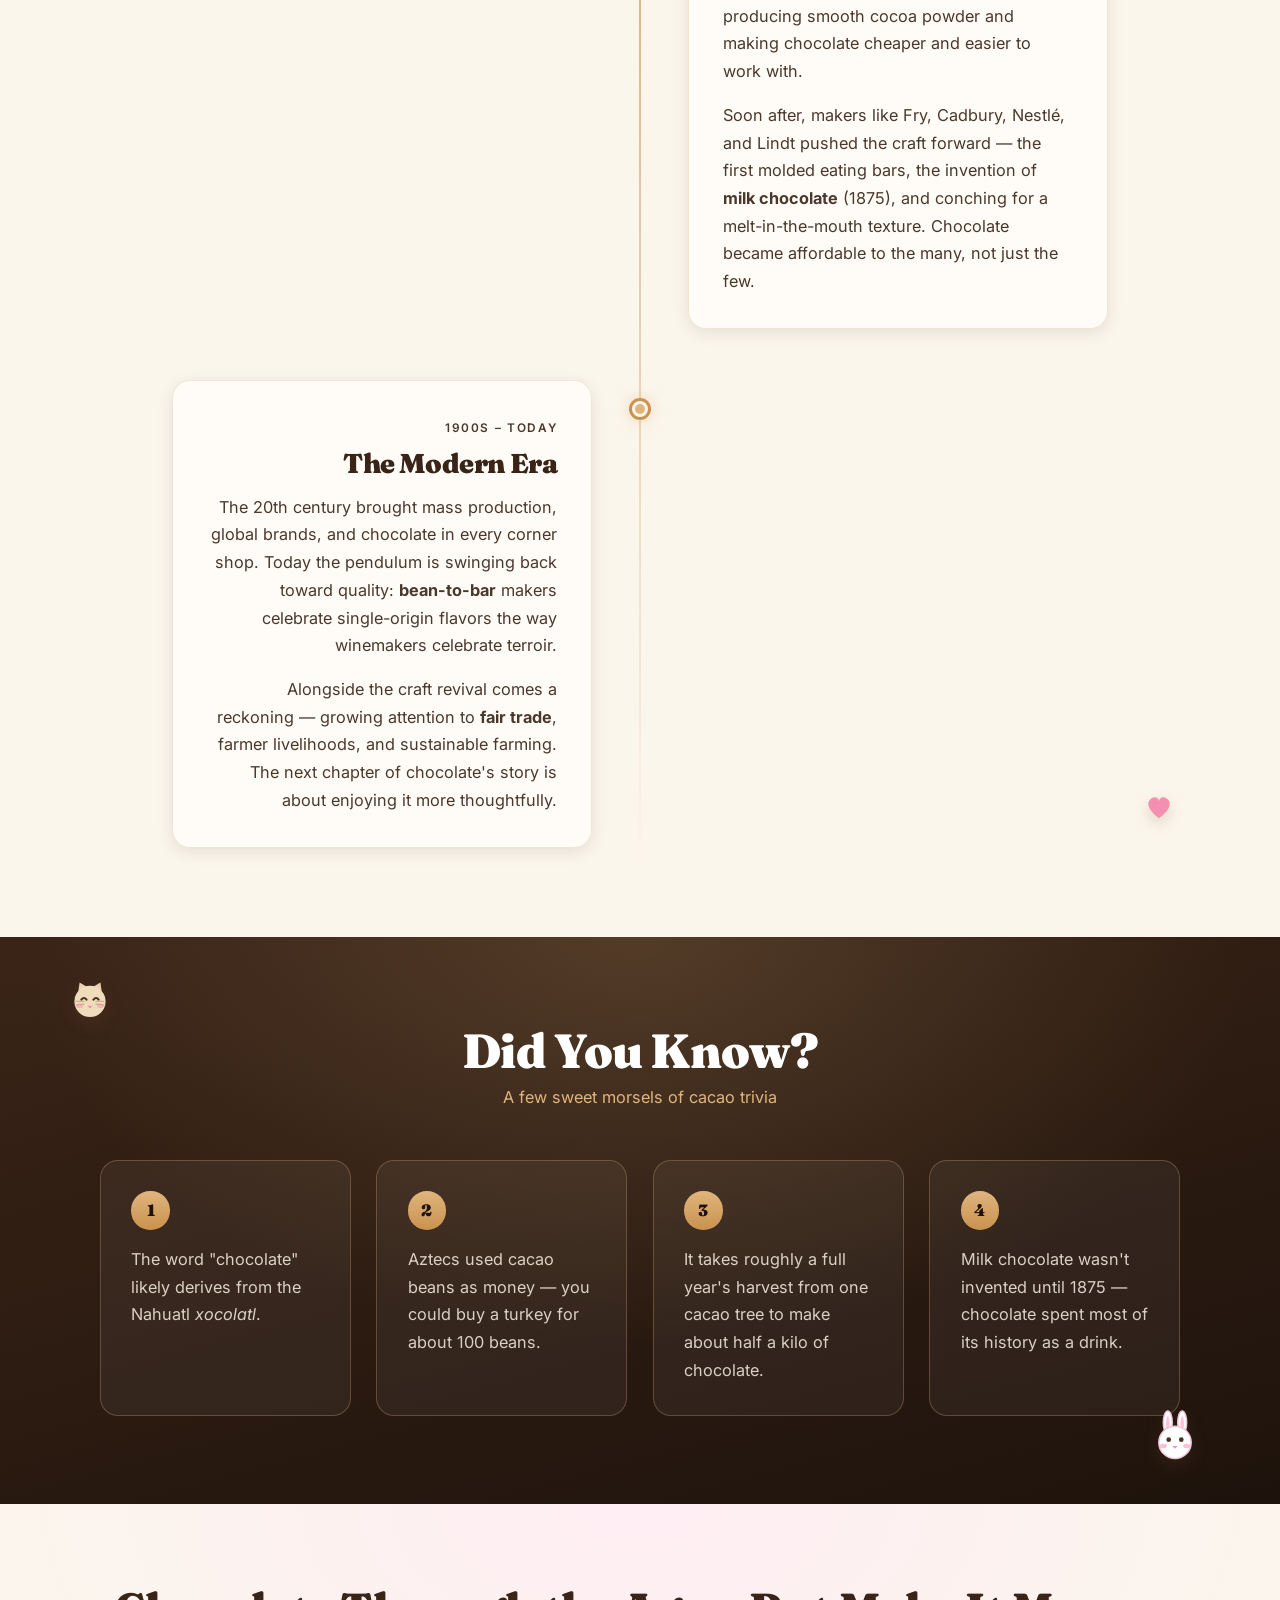
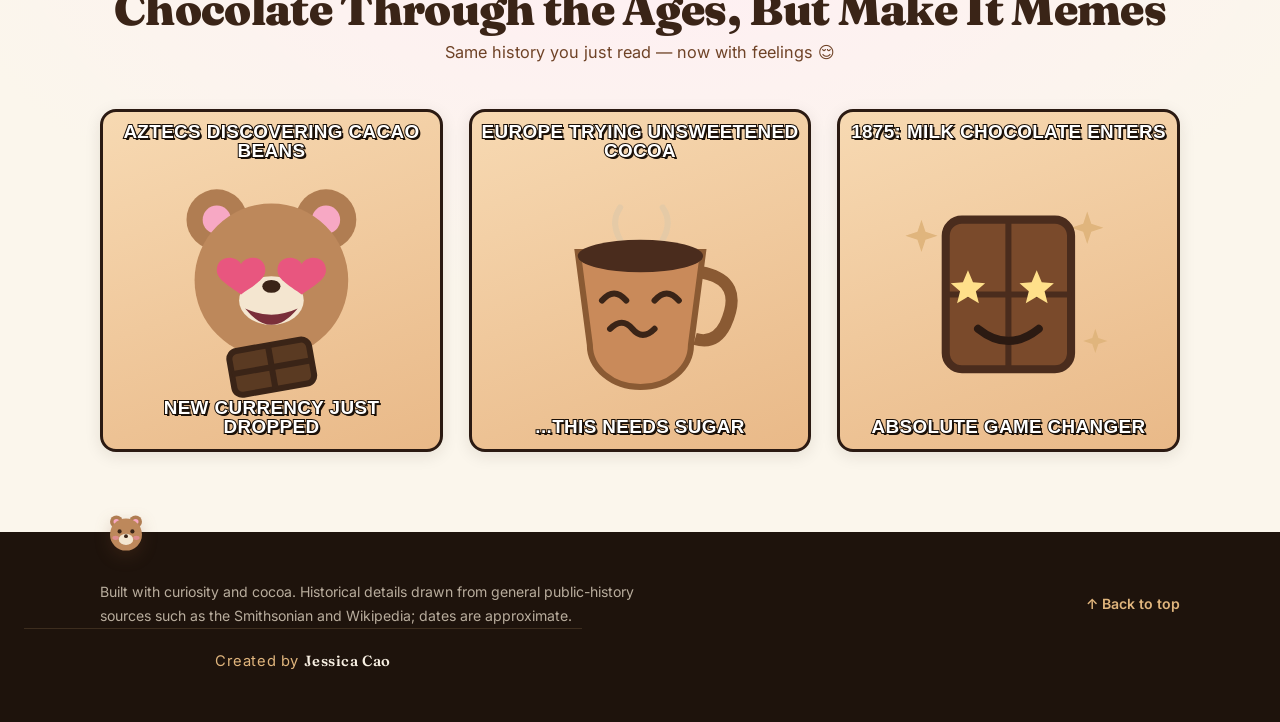
==== commit 61b128a5: "Add hero history decorations, footer credit, and themed meme strip - Framed the hero with silhouette" ====
--- a/index.html
+++ b/index.html
@@ -76,9 +76,48 @@
 
   <!-- Hero -->
   <section class="hero" id="top">
-    <svg class="critter critter--float" style="top:16%;left:5%" aria-hidden="true"><use href="#c-bear"/></svg>
-    <svg class="critter critter--float" style="top:22%;right:6%;animation-delay:.8s" aria-hidden="true"><use href="#c-heart"/></svg>
-    <svg class="critter critter--float" style="bottom:12%;left:9%;width:40px;animation-delay:1.4s" aria-hidden="true"><use href="#c-choco"/></svg>
+    <!-- history-themed decorations framing the front page -->
+    <svg class="relic relic--pyramid" viewBox="0 0 150 100" aria-hidden="true">
+      <polygon points="14,94 136,94 118,72 32,72"/>
+      <polygon points="34,70 116,70 102,50 48,50"/>
+      <polygon points="50,48 100,48 88,30 62,30"/>
+      <rect x="66" y="16" width="18" height="14"/>
+      <rect class="relic__dark" x="69" y="30" width="12" height="64"/>
+      <line class="relic__stroke" x1="69" y1="42" x2="81" y2="42"/>
+      <line class="relic__stroke" x1="69" y1="54" x2="81" y2="54"/>
+      <line class="relic__stroke" x1="69" y1="66" x2="81" y2="66"/>
+      <line class="relic__stroke" x1="69" y1="78" x2="81" y2="78"/>
+    </svg>
+
+    <svg class="relic relic--column" viewBox="0 0 60 120" aria-hidden="true">
+      <rect x="8" y="6" width="44" height="10" rx="2"/>
+      <rect x="12" y="16" width="36" height="8"/>
+      <rect x="16" y="24" width="28" height="78"/>
+      <line class="relic__stroke" x1="23" y1="24" x2="23" y2="102"/>
+      <line class="relic__stroke" x1="30" y1="24" x2="30" y2="102"/>
+      <line class="relic__stroke" x1="37" y1="24" x2="37" y2="102"/>
+      <rect x="12" y="102" width="36" height="8"/>
+      <rect x="8" y="110" width="44" height="10" rx="2"/>
+    </svg>
+
+    <svg class="relic relic--vessel" viewBox="0 0 70 110" aria-hidden="true">
+      <path d="M24 18h22l-3 10c11 5 15 19 15 33 0 21-11 35-23 35S12 82 12 61c0-14 4-28 15-33l-3-10z"/>
+      <path class="relic__line" d="M24 30q-14 3-9 22" />
+      <path class="relic__line" d="M46 30q14 3 9 22" />
+      <rect x="27" y="96" width="16" height="7" rx="2"/>
+    </svg>
+
+    <svg class="relic relic--pod" viewBox="0 0 46 96" aria-hidden="true">
+      <line class="relic__stem" x1="23" y1="6" x2="23" y2="20"/>
+      <path d="M23 18C9 24 8 54 15 76c3 10 13 10 16 0 7-22 6-52-8-58z"/>
+      <line class="relic__ridge" x1="23" y1="22" x2="23" y2="74"/>
+      <line class="relic__ridge" x1="15" y1="30" x2="16" y2="70"/>
+      <line class="relic__ridge" x1="31" y1="30" x2="30" y2="70"/>
+    </svg>
+
+    <!-- cute critters -->
+    <svg class="critter critter--float" style="top:15%;left:4%" aria-hidden="true"><use href="#c-bear"/></svg>
+    <svg class="critter critter--float" style="top:20%;right:5%;animation-delay:.8s" aria-hidden="true"><use href="#c-heart"/></svg>
     <div class="hero__inner">
       <p class="hero__eyebrow">Theobroma cacao &mdash; "food of the gods"</p>
       <h1 class="hero__title">A History of Chocolate</h1>
@@ -235,6 +274,81 @@
         </li>
       </ul>
     </section>
+
+    <!-- Fun original meme strip (themed to the history above) -->
+    <section class="memes" aria-labelledby="memes-title">
+      <h2 class="memes__title" id="memes-title">Chocolate Through the Ages, But Make It Memes</h2>
+      <p class="memes__lead">Same history you just read &mdash; now with feelings 😌</p>
+      <div class="memes__grid">
+
+        <!-- Meme 1: Aztec currency -->
+        <figure class="meme reveal">
+          <div class="meme__frame">
+            <span class="meme__text meme__text--top">Aztecs discovering cacao beans</span>
+            <svg class="meme__art" viewBox="0 0 130 120" role="img" aria-label="A cartoon bear with heart eyes hugging a chocolate bar">
+              <g class="m-anim m-bounce">
+                <circle cx="38" cy="30" r="15" fill="#b07d52"/><circle cx="92" cy="30" r="15" fill="#b07d52"/>
+                <circle cx="38" cy="30" r="7" fill="#f7a8c4"/><circle cx="92" cy="30" r="7" fill="#f7a8c4"/>
+                <circle cx="65" cy="60" r="38" fill="#bd885b"/>
+                <ellipse cx="65" cy="70" rx="16" ry="12" fill="#f4e6d0"/>
+                <ellipse cx="65" cy="63" rx="4.5" ry="3.2" fill="#3a2417"/>
+                <path d="M50 52c-3-5-12-4-12 3 0 5 8 9 12 12 4-3 12-7 12-12 0-7-9-8-12-3z" fill="#e8567f"/>
+                <path d="M80 52c-3-5-12-4-12 3 0 5 8 9 12 12 4-3 12-7 12-12 0-7-9-8-12-3z" fill="#e8567f"/>
+                <path d="M52 74q13 16 26 0q-13 6-26 0z" fill="#7a2f3a"/>
+                <g transform="rotate(-10 65 102)">
+                  <rect x="45" y="92" width="40" height="22" rx="4" fill="#5a3a22" stroke="#3a2417" stroke-width="3"/>
+                  <line x1="65" y1="92" x2="65" y2="114" stroke="#3a2417" stroke-width="3"/>
+                  <line x1="45" y1="103" x2="85" y2="103" stroke="#3a2417" stroke-width="3"/>
+                </g>
+              </g>
+            </svg>
+            <span class="meme__text meme__text--bottom">new currency just dropped</span>
+          </div>
+        </figure>
+
+        <!-- Meme 2: Europe tastes bitter cocoa -->
+        <figure class="meme reveal">
+          <div class="meme__frame">
+            <span class="meme__text meme__text--top">Europe trying unsweetened cocoa</span>
+            <svg class="meme__art" viewBox="0 0 130 120" role="img" aria-label="A cartoon cup of cocoa making a disgusted face">
+              <g class="m-anim m-shake">
+                <path class="m-steam" d="M55 40q-5-9 0-16" stroke="#e0c9a8" stroke-width="3" fill="none" opacity=".7" stroke-linecap="round"/>
+                <path class="m-steam" d="M76 40q5-9 0-16" stroke="#e0c9a8" stroke-width="3" fill="none" opacity=".7" stroke-linecap="round"/>
+                <path d="M34 46h62l-6 46a24 20 0 0 1-50 0z" fill="#c98a5a" stroke="#8a5a33" stroke-width="3"/>
+                <ellipse cx="65" cy="48" rx="31" ry="8" fill="#4a2c1d"/>
+                <path d="M95 56q22 4 12 26q-5 10-15 7" fill="none" stroke="#8a5a33" stroke-width="6"/>
+                <path d="M46 70q6-7 12 0" stroke="#3a2417" stroke-width="3" fill="none" stroke-linecap="round"/>
+                <path d="M72 70q6-7 12 0" stroke="#3a2417" stroke-width="3" fill="none" stroke-linecap="round"/>
+                <path d="M50 84q6-6 11 0t11 0" stroke="#3a2417" stroke-width="3" fill="none" stroke-linecap="round"/>
+              </g>
+            </svg>
+            <span class="meme__text meme__text--bottom">...this needs sugar</span>
+          </div>
+        </figure>
+
+        <!-- Meme 3: 1875 milk chocolate glow-up -->
+        <figure class="meme reveal">
+          <div class="meme__frame">
+            <span class="meme__text meme__text--top">1875: milk chocolate enters</span>
+            <svg class="meme__art" viewBox="0 0 130 120" role="img" aria-label="A shiny chocolate bar with sparkly star eyes looking proud">
+              <path class="m-twinkle" d="M22 30l2 6 6 2-6 2-2 6-2-6-6-2 6-2z" fill="#e0b57d"/>
+              <path class="m-twinkle" style="animation-delay:.5s" d="M104 26l2 6 6 2-6 2-2 6-2-6-6-2 6-2z" fill="#e0b57d"/>
+              <path class="m-twinkle" style="animation-delay:1s" d="M108 84l1.5 4.5 4.5 1.5-4.5 1.5-1.5 4.5-1.5-4.5-4.5-1.5 4.5-1.5z" fill="#e0b57d"/>
+              <g class="m-anim m-wiggle">
+                <rect x="34" y="30" width="62" height="74" rx="8" fill="#7a4a2b" stroke="#4a2c1d" stroke-width="4"/>
+                <line x1="65" y1="30" x2="65" y2="104" stroke="#4a2c1d" stroke-width="3"/>
+                <line x1="34" y1="67" x2="96" y2="67" stroke="#4a2c1d" stroke-width="3"/>
+                <path d="M45 55l2.5 6 6 .5-4.6 3.9 1.5 6-5.4-3.3-5.4 3.3 1.5-6-4.6-3.9 6-.5z" fill="#ffe08a"/>
+                <path d="M79 55l2.5 6 6 .5-4.6 3.9 1.5 6-5.4-3.3-5.4 3.3 1.5-6-4.6-3.9 6-.5z" fill="#ffe08a"/>
+                <path d="M50 84q15 12 30 0" stroke="#2b1a12" stroke-width="4" fill="none" stroke-linecap="round"/>
+              </g>
+            </svg>
+            <span class="meme__text meme__text--bottom">absolute game changer</span>
+          </div>
+        </figure>
+
+      </div>
+    </section>
   </main>
 
   <footer class="site-footer">
@@ -247,6 +361,7 @@
       </p>
       <a class="site-footer__top" href="#top">↑ Back to top</a>
     </div>
+    <p class="site-footer__credit">Created by <strong>Jessica Cao</strong></p>
   </footer>
 
   <script src="js/main.js"></script>
--- a/css/style.css
+++ b/css/style.css
@@ -240,6 +240,35 @@
   50%      { transform: translate(-50%, 10px); }
 }
 
+/* ---- History-themed relics framing the hero ---- */
+.relic {
+  position: absolute;
+  z-index: 1;
+  color: var(--gold);
+  fill: currentColor;
+  opacity: 0.5;
+  pointer-events: none;
+  filter: drop-shadow(0 6px 14px rgba(0, 0, 0, 0.28));
+}
+.relic__dark { fill: rgba(30, 19, 12, 0.5); }
+.relic__stroke { stroke: rgba(30, 19, 12, 0.4); stroke-width: 2.4; }
+.relic__line {
+  fill: none;
+  stroke: currentColor;
+  stroke-width: 5;
+  stroke-linecap: round;
+}
+.relic__stem { stroke: currentColor; stroke-width: 4; stroke-linecap: round; }
+.relic__ridge { stroke: rgba(30, 19, 12, 0.35); stroke-width: 2; stroke-linecap: round; }
+
+.relic--pyramid { width: 158px; bottom: 0; left: 3%; }
+.relic--column  { width: 60px;  bottom: 0; right: 5%; }
+.relic--vessel  { width: 74px;  bottom: 0; left: 21%; opacity: 0.42; }
+.relic--pod     { width: 46px;  top: 32%;  right: 15%; opacity: 0.55; }
+
+/* keep the hero text crisply above the decorations */
+.hero__inner { z-index: 2; }
+
 /* ---- Scattered cute critters (decorative) ---- */
 .sprite { position: absolute; }
 .critter {
@@ -409,6 +438,72 @@
 }
 .fact p { margin: 0; color: rgba(247, 239, 226, 0.85); }
 
+/* ---- Meme strip ---- */
+.memes {
+  padding: 5rem 1.5rem;
+  text-align: center;
+  background: radial-gradient(80% 90% at 50% 0%, var(--blush), transparent 70%);
+}
+.memes__title {
+  font-size: clamp(1.9rem, 4.5vw, 2.8rem);
+  color: var(--cocoa-800);
+  margin: 0 0 0.4rem;
+}
+.memes__lead { color: var(--cocoa-500); margin: 0; }
+.memes__grid {
+  max-width: var(--maxw);
+  margin: 2.6rem auto 0;
+  display: grid;
+  grid-template-columns: repeat(auto-fit, minmax(240px, 1fr));
+  gap: 1.6rem;
+}
+.meme { margin: 0; }
+.meme__frame {
+  position: relative;
+  aspect-ratio: 1 / 1;
+  display: grid;
+  place-items: center;
+  border-radius: 16px;
+  overflow: hidden;
+  background: linear-gradient(160deg, #f7d9b2, #e9b988);
+  border: 3px solid var(--cocoa-900);
+  box-shadow: var(--shadow-sm);
+  transition: transform 0.4s var(--ease), box-shadow 0.4s var(--ease);
+}
+.meme__frame:hover { transform: translateY(-5px) rotate(-1deg); box-shadow: var(--shadow); }
+.meme__art { width: 78%; height: auto; }
+.meme__text {
+  position: absolute;
+  left: 0;
+  right: 0;
+  padding: 0 10px;
+  font-family: Impact, "Arial Black", "Haettenschweiler", sans-serif;
+  font-weight: 900;
+  text-transform: uppercase;
+  color: #fff;
+  letter-spacing: 0.02em;
+  line-height: 1.02;
+  -webkit-text-stroke: 2px #1a1008;
+  paint-order: stroke fill;
+  text-shadow: 2px 2px 0 #1a1008;
+  font-size: clamp(0.95rem, 2.6vw, 1.18rem);
+}
+.meme__text--top { top: 10px; }
+.meme__text--bottom { bottom: 12px; }
+
+/* gif-like looping animations */
+.m-anim { transform-box: fill-box; transform-origin: center; }
+.m-bounce { animation: m-bounce 1.3s ease-in-out infinite; }
+.m-shake  { animation: m-shake 0.9s ease-in-out infinite; }
+.m-wiggle { animation: m-wiggle 1.4s ease-in-out infinite; }
+.m-steam  { transform-box: fill-box; transform-origin: center; animation: m-steam 1.6s ease-in-out infinite alternate; }
+.m-twinkle { transform-box: fill-box; transform-origin: center; animation: m-twinkle 1.4s ease-in-out infinite; }
+@keyframes m-bounce { 0%, 100% { transform: translateY(0); } 50% { transform: translateY(-9px); } }
+@keyframes m-shake  { 0%, 100% { transform: rotate(-4deg); } 50% { transform: rotate(4deg); } }
+@keyframes m-wiggle { 0%, 100% { transform: rotate(-3deg) scale(1); } 50% { transform: rotate(3deg) scale(1.05); } }
+@keyframes m-steam  { 0% { opacity: 0.15; transform: translateY(5px); } 100% { opacity: 0.75; transform: translateY(-5px); } }
+@keyframes m-twinkle { 0%, 100% { opacity: 0.3; transform: scale(0.7); } 50% { opacity: 1; transform: scale(1.2); } }
+
 /* ---- Footer ---- */
 .site-footer {
   position: relative;
@@ -434,6 +529,21 @@
   white-space: nowrap;
 }
 .site-footer__top:hover { text-decoration: underline; }
+.site-footer__credit {
+  max-width: var(--maxw);
+  margin: 1.6rem auto 0;
+  padding-top: 1.3rem;
+  border-top: 1px solid rgba(224, 181, 125, 0.16);
+  text-align: center;
+  font-size: 0.92rem;
+  letter-spacing: 0.04em;
+  color: var(--gold);
+}
+.site-footer__credit strong {
+  font-family: var(--serif);
+  font-weight: 600;
+  color: var(--cream);
+}
 
 /* ---- Scroll-reveal ---- */
 .reveal {
@@ -469,6 +579,11 @@
   .critter { width: 42px !important; height: 42px; }
   .timeline > .critter { display: none; }
 
+  /* smaller, subtler relics on phones */
+  .relic--vessel, .relic--pod { display: none; }
+  .relic--pyramid { width: 108px; opacity: 0.4; }
+  .relic--column  { width: 44px; opacity: 0.4; }
+
   .timeline::before { left: 22px; }
   .era,
   .era:nth-child(even) {
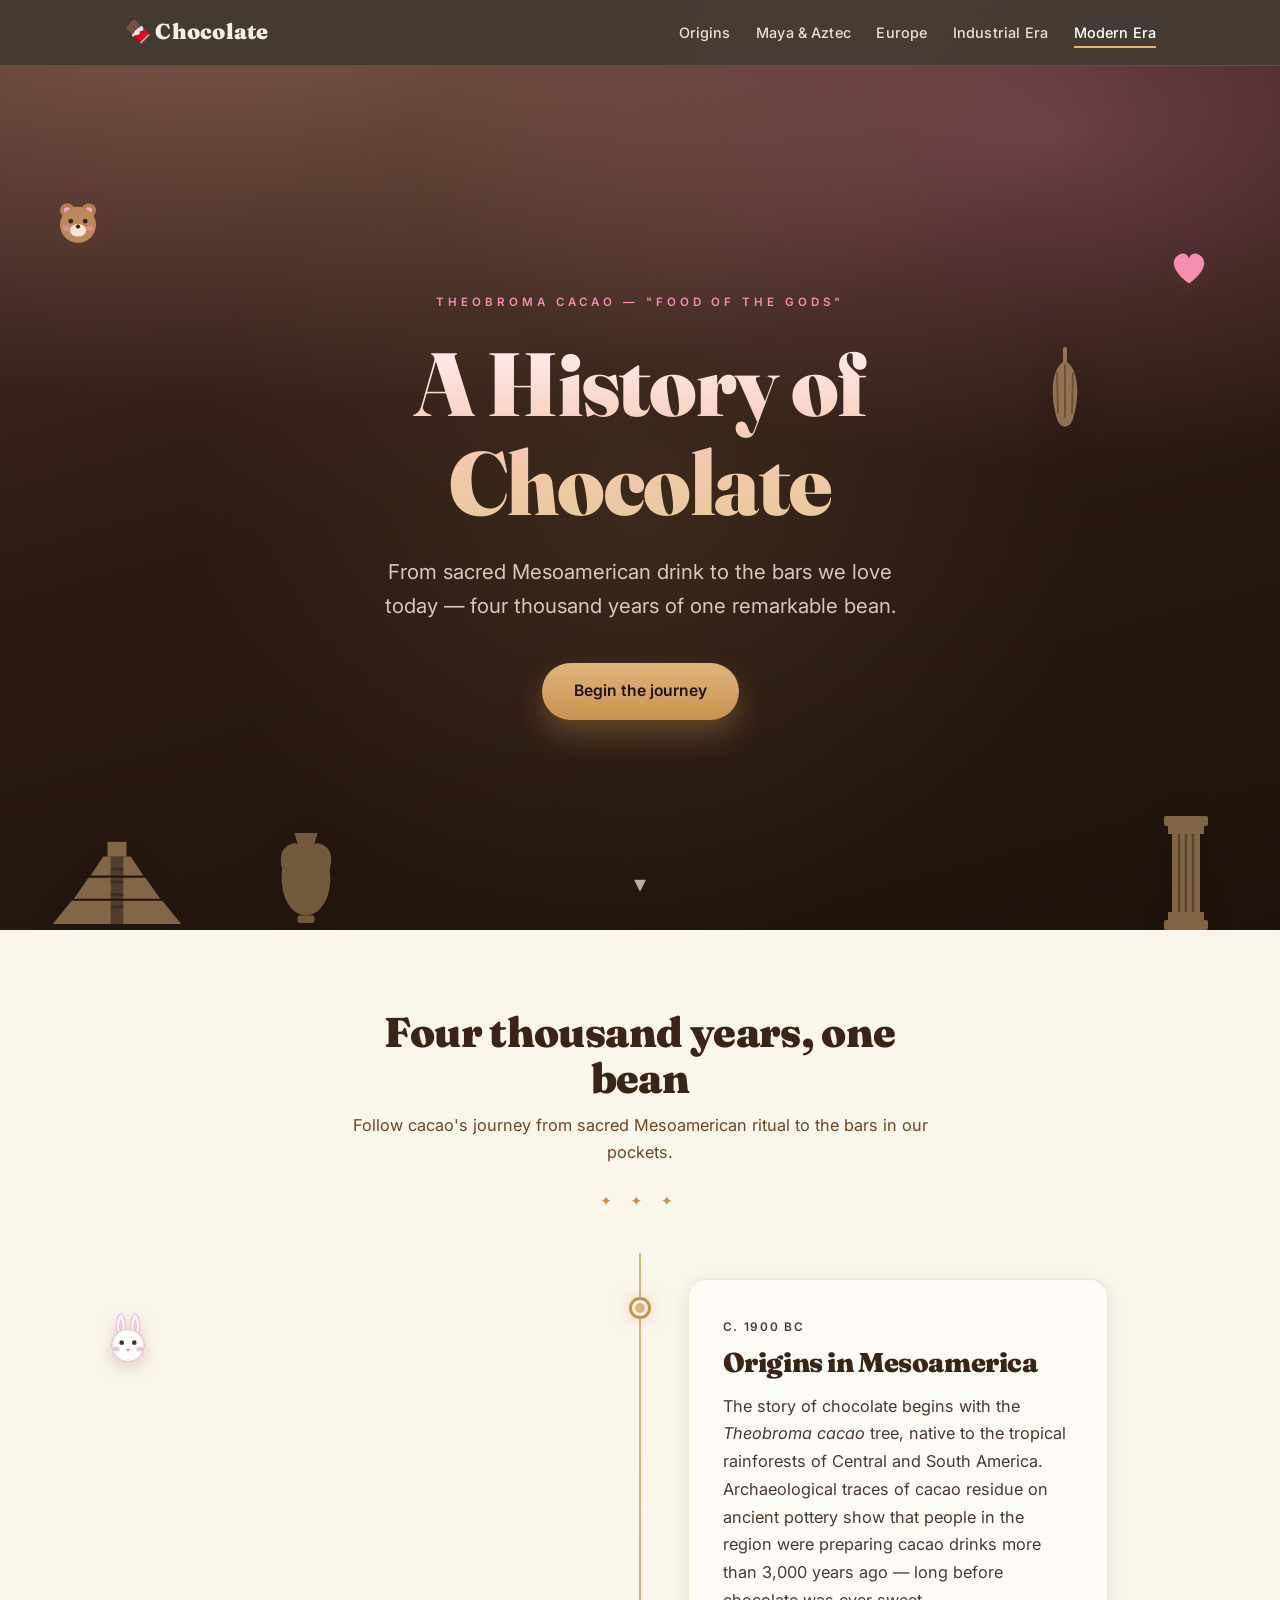
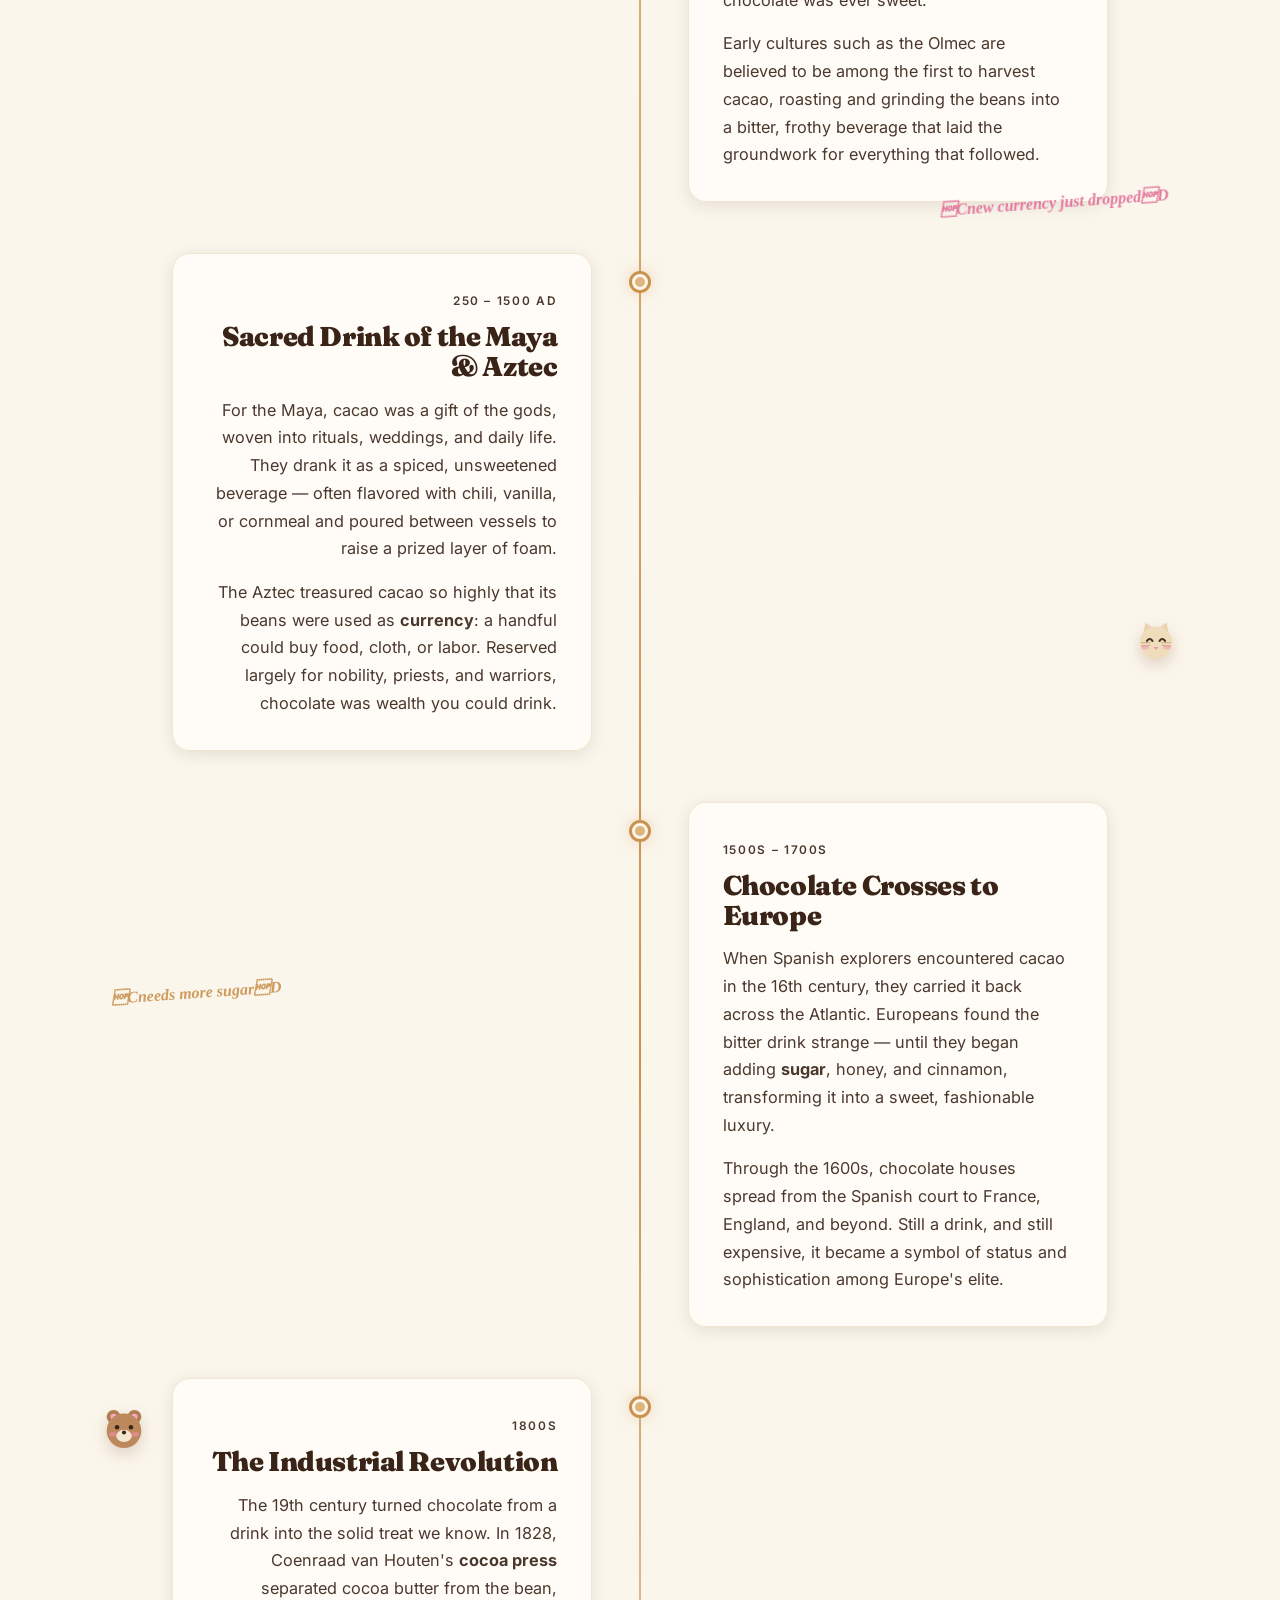
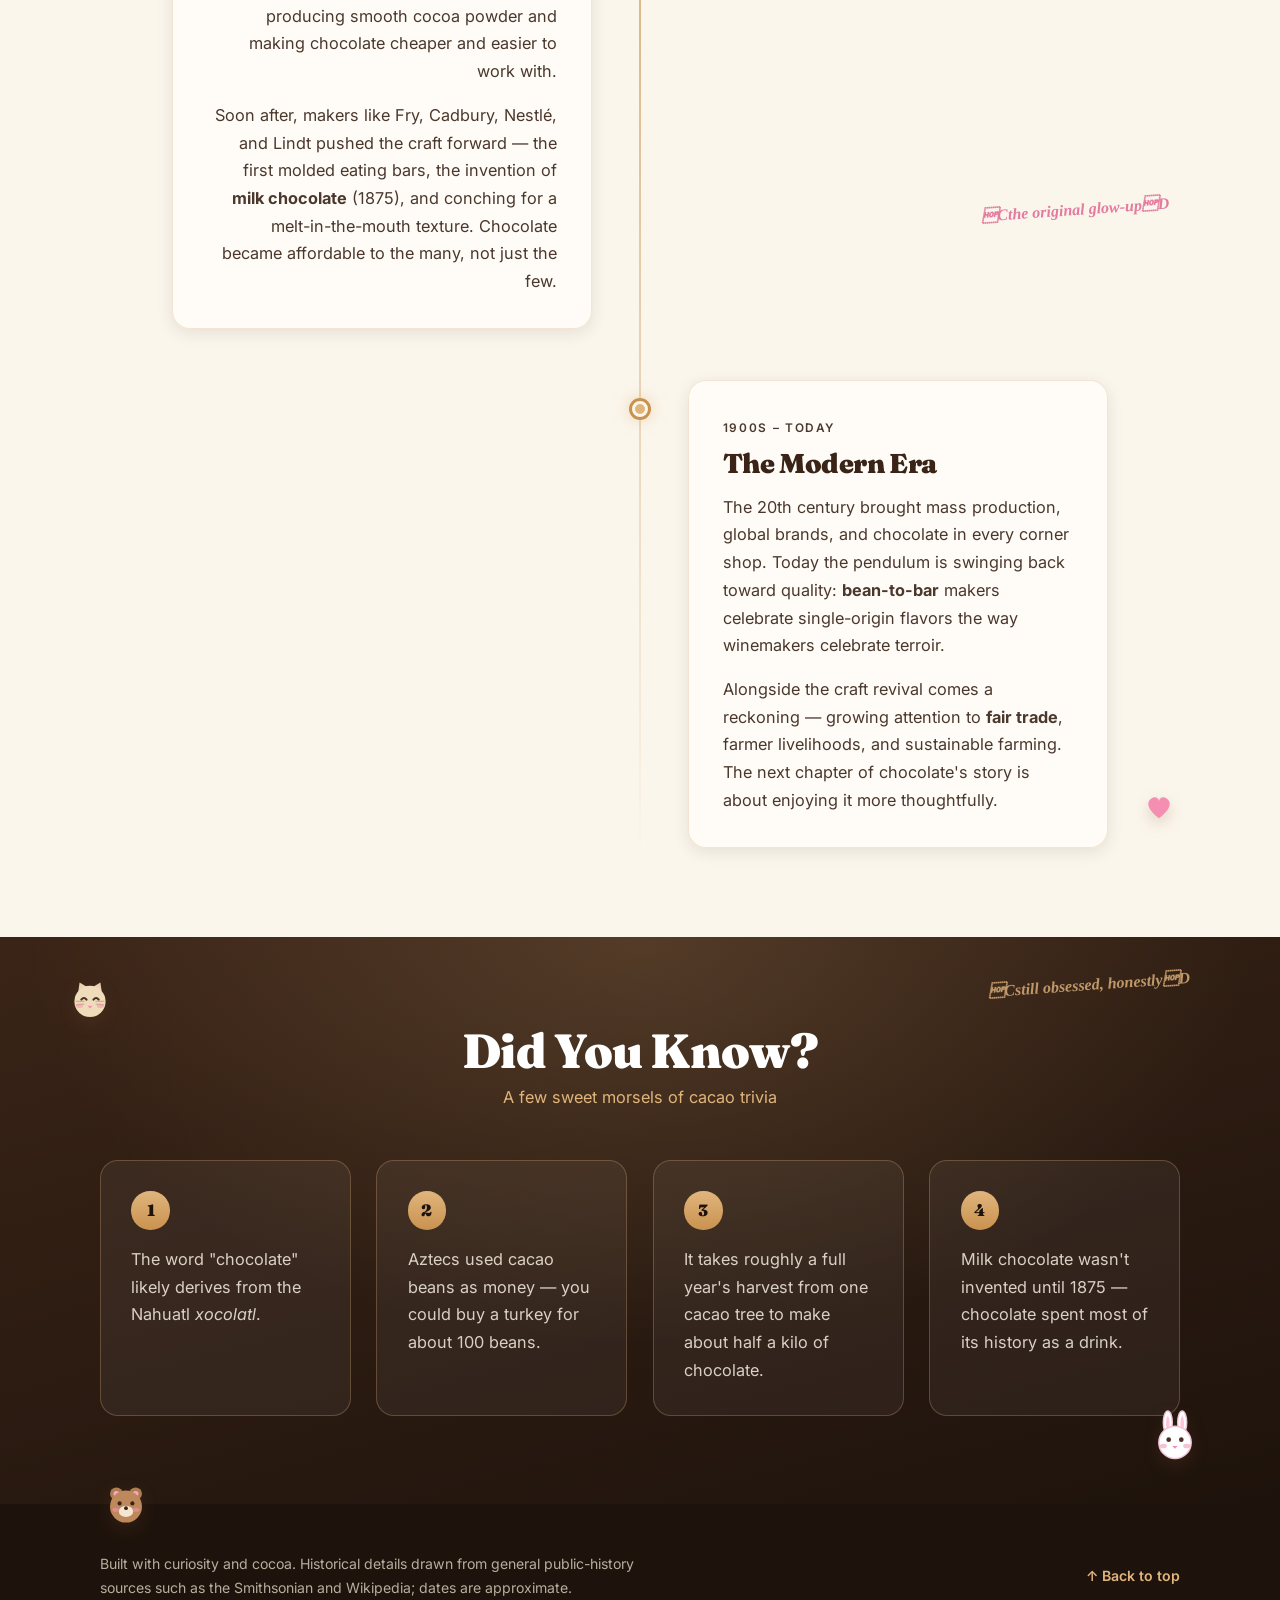
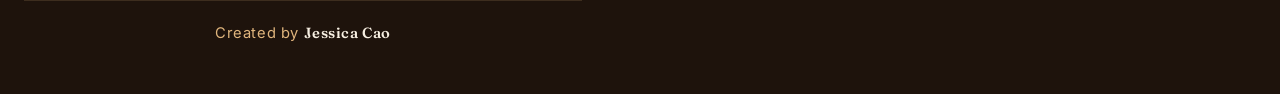
==== commit bda6e9ef: "Replace meme section with scattered word-tags Remove the dedicated meme strip and its animated SVG f" ====
--- a/index.html
+++ b/index.html
@@ -144,6 +144,11 @@
       <svg class="critter critter--float" style="top:62%;left:-2px;width:52px;animation-delay:.5s" aria-hidden="true"><use href="#c-bear"/></svg>
       <svg class="critter critter--float" style="bottom:40px;right:2px;width:38px;animation-delay:1.6s" aria-hidden="true"><use href="#c-heart"/></svg>
 
+      <!-- scattered simple word-tags -->
+      <span class="wordtag wordtag--pink" style="top:19%;right:1%">new currency just dropped</span>
+      <span class="wordtag" style="top:47%;left:1%">needs more sugar</span>
+      <span class="wordtag wordtag--pink" style="top:76%;right:1%">the original glow-up</span>
+
       <!-- Origins -->
       <li class="era reveal" id="origins">
         <div class="era__marker" aria-hidden="true"></div>
@@ -253,6 +258,7 @@
     <section class="facts" aria-labelledby="facts-title">
       <svg class="critter critter--float" style="top:34px;left:5%;width:52px" aria-hidden="true"><use href="#c-cat"/></svg>
       <svg class="critter critter--float" style="bottom:40px;right:6%;width:56px;animation-delay:1s" aria-hidden="true"><use href="#c-bunny"/></svg>
+      <span class="wordtag wordtag--light" style="top:34px;right:7%">still obsessed, honestly</span>
       <h2 class="facts__title" id="facts-title">Did You Know?</h2>
       <p class="facts__lead reveal">A few sweet morsels of cacao trivia</p>
       <ul class="facts__grid">
@@ -274,81 +280,6 @@
         </li>
       </ul>
     </section>
-
-    <!-- Fun original meme strip (themed to the history above) -->
-    <section class="memes" aria-labelledby="memes-title">
-      <h2 class="memes__title" id="memes-title">Chocolate Through the Ages, But Make It Memes</h2>
-      <p class="memes__lead">Same history you just read &mdash; now with feelings 😌</p>
-      <div class="memes__grid">
-
-        <!-- Meme 1: Aztec currency -->
-        <figure class="meme reveal">
-          <div class="meme__frame">
-            <span class="meme__text meme__text--top">Aztecs discovering cacao beans</span>
-            <svg class="meme__art" viewBox="0 0 130 120" role="img" aria-label="A cartoon bear with heart eyes hugging a chocolate bar">
-              <g class="m-anim m-bounce">
-                <circle cx="38" cy="30" r="15" fill="#b07d52"/><circle cx="92" cy="30" r="15" fill="#b07d52"/>
-                <circle cx="38" cy="30" r="7" fill="#f7a8c4"/><circle cx="92" cy="30" r="7" fill="#f7a8c4"/>
-                <circle cx="65" cy="60" r="38" fill="#bd885b"/>
-                <ellipse cx="65" cy="70" rx="16" ry="12" fill="#f4e6d0"/>
-                <ellipse cx="65" cy="63" rx="4.5" ry="3.2" fill="#3a2417"/>
-                <path d="M50 52c-3-5-12-4-12 3 0 5 8 9 12 12 4-3 12-7 12-12 0-7-9-8-12-3z" fill="#e8567f"/>
-                <path d="M80 52c-3-5-12-4-12 3 0 5 8 9 12 12 4-3 12-7 12-12 0-7-9-8-12-3z" fill="#e8567f"/>
-                <path d="M52 74q13 16 26 0q-13 6-26 0z" fill="#7a2f3a"/>
-                <g transform="rotate(-10 65 102)">
-                  <rect x="45" y="92" width="40" height="22" rx="4" fill="#5a3a22" stroke="#3a2417" stroke-width="3"/>
-                  <line x1="65" y1="92" x2="65" y2="114" stroke="#3a2417" stroke-width="3"/>
-                  <line x1="45" y1="103" x2="85" y2="103" stroke="#3a2417" stroke-width="3"/>
-                </g>
-              </g>
-            </svg>
-            <span class="meme__text meme__text--bottom">new currency just dropped</span>
-          </div>
-        </figure>
-
-        <!-- Meme 2: Europe tastes bitter cocoa -->
-        <figure class="meme reveal">
-          <div class="meme__frame">
-            <span class="meme__text meme__text--top">Europe trying unsweetened cocoa</span>
-            <svg class="meme__art" viewBox="0 0 130 120" role="img" aria-label="A cartoon cup of cocoa making a disgusted face">
-              <g class="m-anim m-shake">
-                <path class="m-steam" d="M55 40q-5-9 0-16" stroke="#e0c9a8" stroke-width="3" fill="none" opacity=".7" stroke-linecap="round"/>
-                <path class="m-steam" d="M76 40q5-9 0-16" stroke="#e0c9a8" stroke-width="3" fill="none" opacity=".7" stroke-linecap="round"/>
-                <path d="M34 46h62l-6 46a24 20 0 0 1-50 0z" fill="#c98a5a" stroke="#8a5a33" stroke-width="3"/>
-                <ellipse cx="65" cy="48" rx="31" ry="8" fill="#4a2c1d"/>
-                <path d="M95 56q22 4 12 26q-5 10-15 7" fill="none" stroke="#8a5a33" stroke-width="6"/>
-                <path d="M46 70q6-7 12 0" stroke="#3a2417" stroke-width="3" fill="none" stroke-linecap="round"/>
-                <path d="M72 70q6-7 12 0" stroke="#3a2417" stroke-width="3" fill="none" stroke-linecap="round"/>
-                <path d="M50 84q6-6 11 0t11 0" stroke="#3a2417" stroke-width="3" fill="none" stroke-linecap="round"/>
-              </g>
-            </svg>
-            <span class="meme__text meme__text--bottom">...this needs sugar</span>
-          </div>
-        </figure>
-
-        <!-- Meme 3: 1875 milk chocolate glow-up -->
-        <figure class="meme reveal">
-          <div class="meme__frame">
-            <span class="meme__text meme__text--top">1875: milk chocolate enters</span>
-            <svg class="meme__art" viewBox="0 0 130 120" role="img" aria-label="A shiny chocolate bar with sparkly star eyes looking proud">
-              <path class="m-twinkle" d="M22 30l2 6 6 2-6 2-2 6-2-6-6-2 6-2z" fill="#e0b57d"/>
-              <path class="m-twinkle" style="animation-delay:.5s" d="M104 26l2 6 6 2-6 2-2 6-2-6-6-2 6-2z" fill="#e0b57d"/>
-              <path class="m-twinkle" style="animation-delay:1s" d="M108 84l1.5 4.5 4.5 1.5-4.5 1.5-1.5 4.5-1.5-4.5-4.5-1.5 4.5-1.5z" fill="#e0b57d"/>
-              <g class="m-anim m-wiggle">
-                <rect x="34" y="30" width="62" height="74" rx="8" fill="#7a4a2b" stroke="#4a2c1d" stroke-width="4"/>
-                <line x1="65" y1="30" x2="65" y2="104" stroke="#4a2c1d" stroke-width="3"/>
-                <line x1="34" y1="67" x2="96" y2="67" stroke="#4a2c1d" stroke-width="3"/>
-                <path d="M45 55l2.5 6 6 .5-4.6 3.9 1.5 6-5.4-3.3-5.4 3.3 1.5-6-4.6-3.9 6-.5z" fill="#ffe08a"/>
-                <path d="M79 55l2.5 6 6 .5-4.6 3.9 1.5 6-5.4-3.3-5.4 3.3 1.5-6-4.6-3.9 6-.5z" fill="#ffe08a"/>
-                <path d="M50 84q15 12 30 0" stroke="#2b1a12" stroke-width="4" fill="none" stroke-linecap="round"/>
-              </g>
-            </svg>
-            <span class="meme__text meme__text--bottom">absolute game changer</span>
-          </div>
-        </figure>
-
-      </div>
-    </section>
   </main>
 
   <footer class="site-footer">
--- a/css/style.css
+++ b/css/style.css
@@ -438,71 +438,24 @@
 }
 .fact p { margin: 0; color: rgba(247, 239, 226, 0.85); }
 
-/* ---- Meme strip ---- */
-.memes {
-  padding: 5rem 1.5rem;
-  text-align: center;
-  background: radial-gradient(80% 90% at 50% 0%, var(--blush), transparent 70%);
-}
-.memes__title {
-  font-size: clamp(1.9rem, 4.5vw, 2.8rem);
-  color: var(--cocoa-800);
-  margin: 0 0 0.4rem;
-}
-.memes__lead { color: var(--cocoa-500); margin: 0; }
-.memes__grid {
-  max-width: var(--maxw);
-  margin: 2.6rem auto 0;
-  display: grid;
-  grid-template-columns: repeat(auto-fit, minmax(240px, 1fr));
-  gap: 1.6rem;
-}
-.meme { margin: 0; }
-.meme__frame {
-  position: relative;
-  aspect-ratio: 1 / 1;
-  display: grid;
-  place-items: center;
-  border-radius: 16px;
-  overflow: hidden;
-  background: linear-gradient(160deg, #f7d9b2, #e9b988);
-  border: 3px solid var(--cocoa-900);
-  box-shadow: var(--shadow-sm);
-  transition: transform 0.4s var(--ease), box-shadow 0.4s var(--ease);
-}
-.meme__frame:hover { transform: translateY(-5px) rotate(-1deg); box-shadow: var(--shadow); }
-.meme__art { width: 78%; height: auto; }
-.meme__text {
-  position: absolute;
-  left: 0;
-  right: 0;
-  padding: 0 10px;
-  font-family: Impact, "Arial Black", "Haettenschweiler", sans-serif;
-  font-weight: 900;
-  text-transform: uppercase;
-  color: #fff;
-  letter-spacing: 0.02em;
-  line-height: 1.02;
-  -webkit-text-stroke: 2px #1a1008;
-  paint-order: stroke fill;
-  text-shadow: 2px 2px 0 #1a1008;
-  font-size: clamp(0.95rem, 2.6vw, 1.18rem);
-}
-.meme__text--top { top: 10px; }
-.meme__text--bottom { bottom: 12px; }
-
-/* gif-like looping animations */
-.m-anim { transform-box: fill-box; transform-origin: center; }
-.m-bounce { animation: m-bounce 1.3s ease-in-out infinite; }
-.m-shake  { animation: m-shake 0.9s ease-in-out infinite; }
-.m-wiggle { animation: m-wiggle 1.4s ease-in-out infinite; }
-.m-steam  { transform-box: fill-box; transform-origin: center; animation: m-steam 1.6s ease-in-out infinite alternate; }
-.m-twinkle { transform-box: fill-box; transform-origin: center; animation: m-twinkle 1.4s ease-in-out infinite; }
-@keyframes m-bounce { 0%, 100% { transform: translateY(0); } 50% { transform: translateY(-9px); } }
-@keyframes m-shake  { 0%, 100% { transform: rotate(-4deg); } 50% { transform: rotate(4deg); } }
-@keyframes m-wiggle { 0%, 100% { transform: rotate(-3deg) scale(1); } 50% { transform: rotate(3deg) scale(1.05); } }
-@keyframes m-steam  { 0% { opacity: 0.15; transform: translateY(5px); } 100% { opacity: 0.75; transform: translateY(-5px); } }
-@keyframes m-twinkle { 0%, 100% { opacity: 0.3; transform: scale(0.7); } 50% { opacity: 1; transform: scale(1.2); } }
+/* ---- Scattered word-tags (simple decorative phrases) ---- */
+.wordtag {
+  position: absolute;
+  z-index: 3;
+  font-family: var(--serif);
+  font-style: italic;
+  font-weight: 600;
+  font-size: clamp(0.8rem, 1.4vw, 1rem);
+  color: var(--caramel);
+  opacity: 0.9;
+  white-space: nowrap;
+  pointer-events: none;
+  transform: rotate(-4deg);
+}
+.wordtag--light { color: var(--gold); opacity: 0.8; }
+.wordtag--pink { color: var(--pink-deep); }
+.wordtag::before { content: "C"; }
+.wordtag::after  { content: "D"; }
 
 /* ---- Footer ---- */
 .site-footer {
@@ -578,6 +531,8 @@
   /* keep decorative critters from crowding the single-column layout */
   .critter { width: 42px !important; height: 42px; }
   .timeline > .critter { display: none; }
+  .timeline > .wordtag { display: none; }
+  .wordtag { font-size: 0.78rem; }
 
   /* smaller, subtler relics on phones */
   .relic--vessel, .relic--pod { display: none; }
